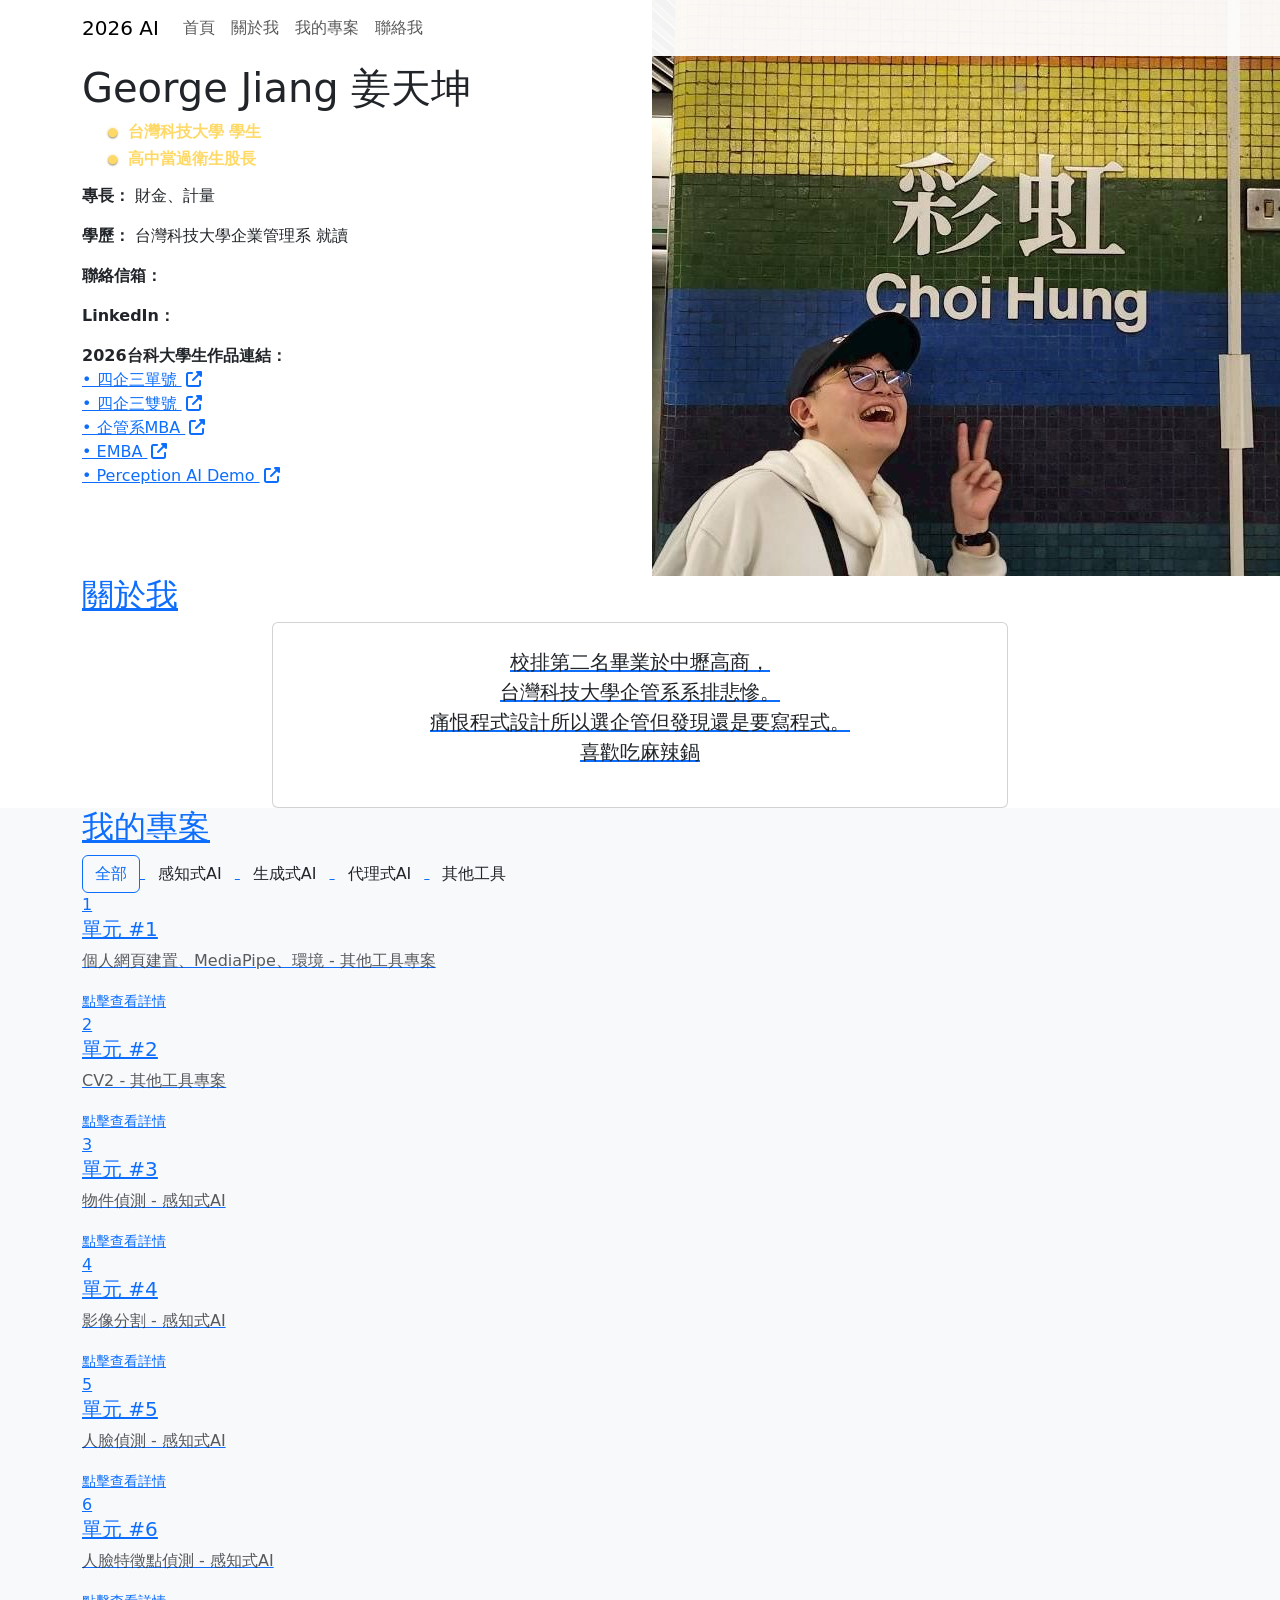
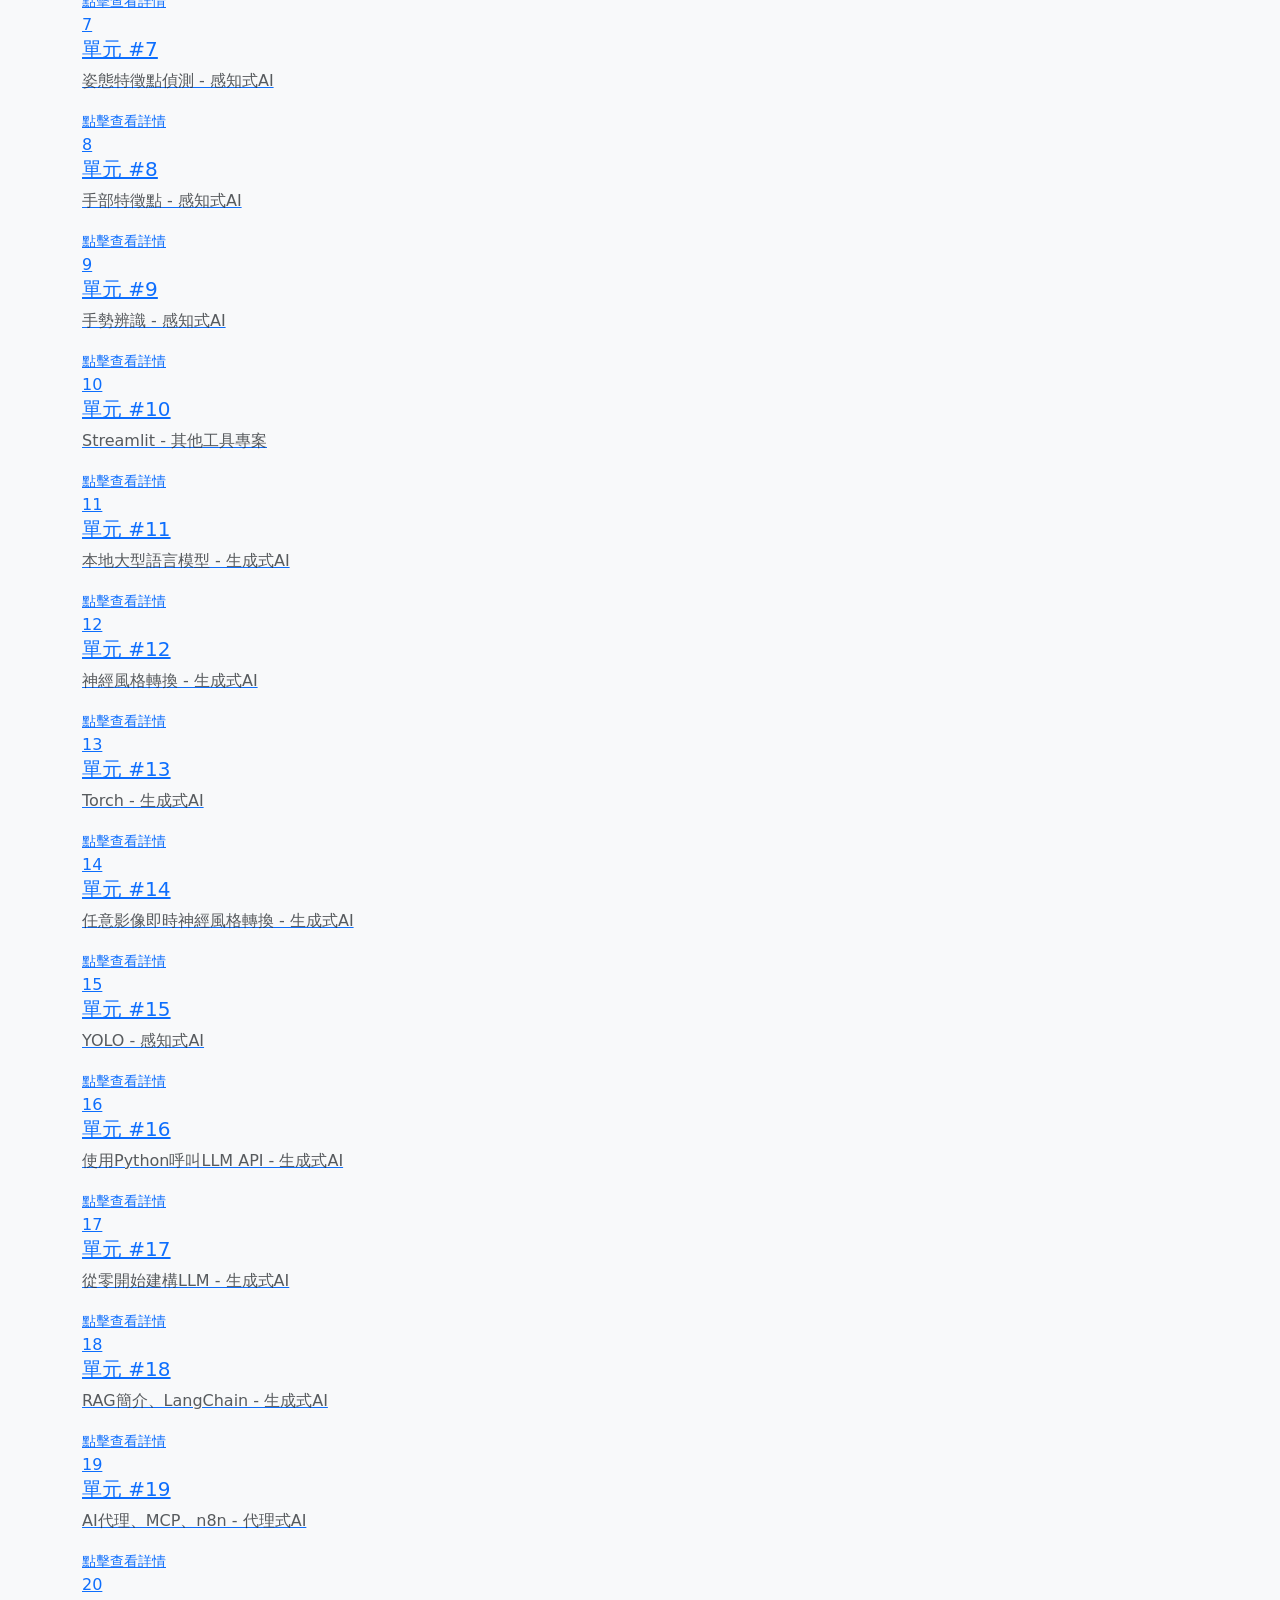
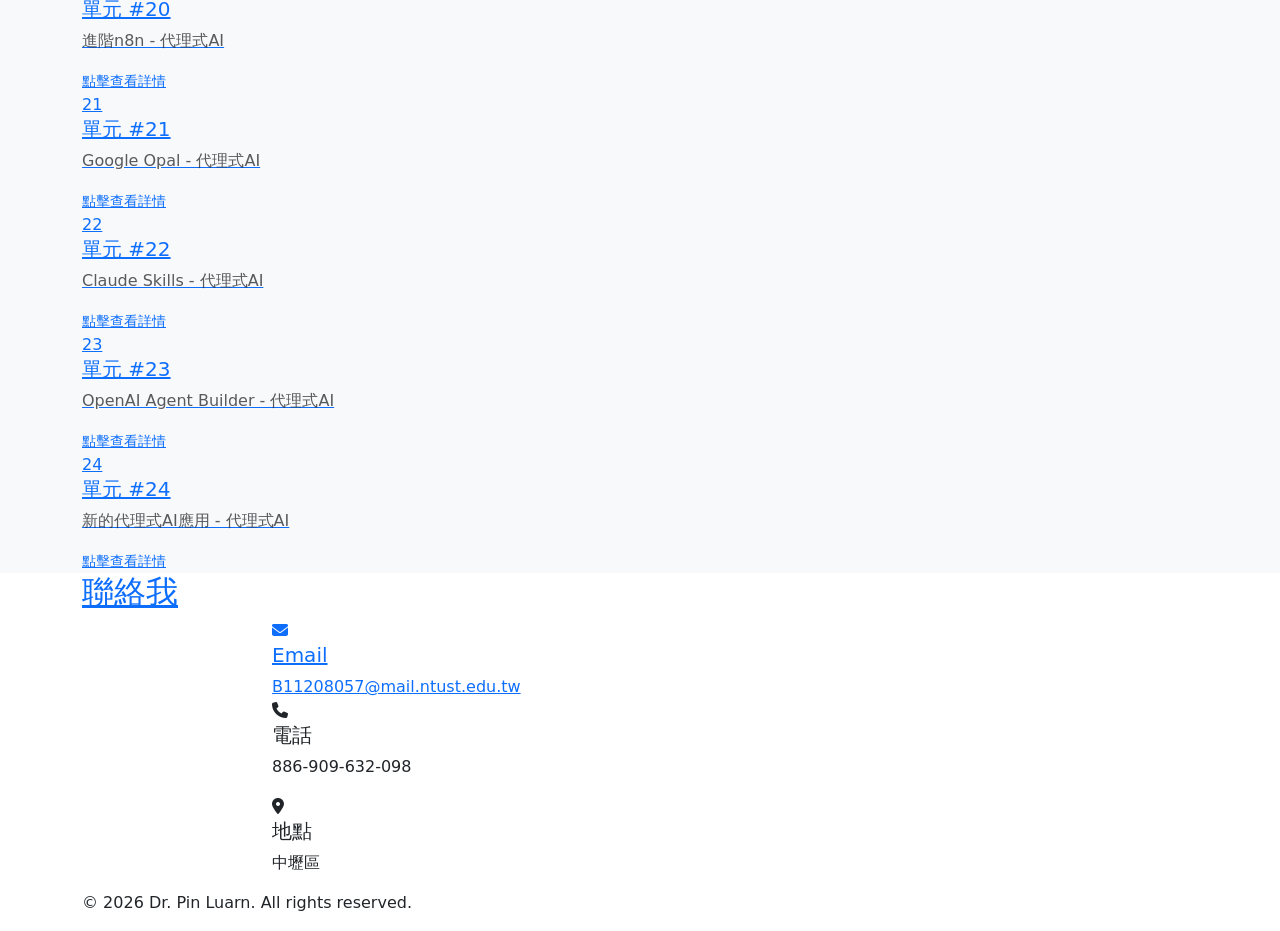
==== index.html @ 33940f0d "Update index.html" ====
<!DOCTYPE html>
<html lang="en">
<head>
    <meta charset="UTF-8">
    <meta name="viewport" content="width=device-width, initial-scale=1.0">
    <title>My 2025 AI Personal Website</title>
    <link href="https://cdnjs.cloudflare.com/ajax/libs/bootstrap/5.3.0/css/bootstrap.min.css" rel="stylesheet">
    <link href="https://cdnjs.cloudflare.com/ajax/libs/font-awesome/6.4.0/css/all.min.css" rel="stylesheet">
    <link rel="stylesheet" href="style2.css">
    <style>
        .titles-container {
            margin-bottom: 0.8rem;
        }
        
        .title-line {
           position: relative;
           padding-left: 1.6rem;
           font-weight: bold;
           color: #ffd966 !important;
           margin-bottom: 0.2rem !important;

           display: flex;
           align-items: center;   /* 關鍵：文字垂直置中 */
        }

        .title-line:before {
             content: "●";          /* 實心圓，比 • 穩定 */
             color: #ffd966;         /* 同步金黃色 */
             font-size: 0.75em;      /* 視覺上更精緻 */
             margin-right: 0.6rem;

             text-shadow:
                 0 1px 2px rgba(0,0,0,0.45),
                 0 0 4px rgba(255,217,102,0.4);
         }
        
        .title-line:last-child {
            margin-bottom: 0 !important;
        }
    </style>
    <link rel="icon" type="image/x-icon" href="/pic/favicon.ico">
</head>

<body>
    <!-- Navigation -->
    <nav class="navbar navbar-expand-lg fixed-top">
        <div class="container">
            <a class="navbar-brand" href="#home">2026 AI</a>

            <button class="navbar-toggler" type="button" data-bs-toggle="collapse" data-bs-target="#navbarNav">
                <span class="navbar-toggler-icon"></span>
            </button>

            <div class="collapse navbar-collapse" id="navbarNav">
                <ul class="navbar-nav me-auto">
                    <li class="nav-item">
                        <a class="nav-link" href="#home">首頁</a>
                    </li>
                    <li class="nav-item">
                        <a class="nav-link" href="#about">關於我</a>
                    </li>
                    <li class="nav-item">
                        <a class="nav-link" href="#projects">我的專案</a>
                    </li>
                    <li class="nav-item">
                        <a class="nav-link" href="#contact">聯絡我</a>
                    </li>
                </ul>
            </div>
        </div>
    </nav>

    <!-- Hero Section -->
    <section id="home" class="hero">
        <div class="container">
            <div class="row align-items-center">
                <div class="col-lg-6 hero-content fade-in">
                    <h1 id="name"></h1>
                    <div class="titles-container">
                        <p class="subtitle title-line" id="title1"></p>
                        <p class="subtitle title-line" id="title2"></p>
                    </div>
                    <div class="mb-3">
                        <strong>專長：</strong>
                        <span id="expertise"></span>
                    </div>
                    <div class="mb-3">
                        <strong>學歷：</strong>
                        <span id="education"></span>
                    </div>
                    <div class="mb-3">
                        <strong>聯絡信箱：</strong>
                        <a href="/cdn-cgi/l/email-protection#a9" class="text-white" id="email"></a>
                    </div>
                    <div class="mb-3">
                        <strong>LinkedIn：</strong>
                        <a href="" target="_blank" class="text-white" id="linkedin">
                            <i class="fab fa-linkedin me-1"></i>
                            <span id="linkedin-text"></span>
                            <i class="fas fa-external-link-alt ms-1"></i>
                        </a>
                    </div>
                    <div class="mb-4 student-links">
                        <strong>2026台科大學生作品連結：</strong>
                        <div class="student-link-item">
                            <a href="https://profluarn.github.io/student_A.html" target="_blank">
                                • 四企三單號
                                <i class="fas fa-external-link-alt ms-1"></i>
                            </a>
                        </div>
                        <div class="student-link-item">
                            <a href="https://profluarn.github.io/student_B.html" target="_blank">
                                • 四企三雙號
                                <i class="fas fa-external-link-alt ms-1"></i>
                            </a>
                        </div>
                        <div class="student-link-item">
                            <a href="https://profluarn.github.io/student_MBA.html" target="_blank">
                                • 企管系MBA
                                <i class="fas fa-external-link-alt ms-1"></i>
                            </a>
                        </div>
                        <div class="student-link-item">
                            <a href="https://profluarn.github.io/student_EMBA.html" target="_blank">
                                • EMBA
                                <i class="fas fa-external-link-alt ms-1"></i>
                            </a>
                        </div>
                        <div class="student-link-item">
                            <a href="perception_demo.html" target="_blank">
                                • Perception AI Demo
                                <i class="fas fa-external-link-alt ms-1"></i>
                            </a>
                        </div>                        
                    </div>
                </div>
                <div class="col-lg-6 text-center fade-in">
                    <a href="https://www.instagram.com/_.tian._4160?igsh=MWF3d280Zm15NXlxZQ%3D%3D&utm_source=qr" target="_blank"><img src="pic/mypic.jpg" alt="mypic" class="profile-img">
                </div>
            </div>
        </div>
    </section>

    <!-- About Section -->
    <section id="about" class="section">
        <div class="container">
            <h2 class="section-title">關於我</h2>
            <div class="row justify-content-center">
                <div class="col-lg-8">
                    <div class="card fade-in">
                        <div class="card-body p-4">
                            <p class="lead text-center" id="about-text">
                            </p>
                        </div>
                    </div>
                </div>
            </div>
        </div>
    </section>

    <!-- Projects Section -->
    <section id="projects" class="section bg-light">
        <div class="container">
            <h2 class="section-title">我的專案</h2>

            <!-- Filter Buttons -->
            <div class="filter-buttons fade-in">
                <button class="btn filter-btn active" onclick="filterProjects('all')">全部</button>
                <button class="btn filter-btn" onclick="filterProjects('perception')">感知式AI</button>
                <button class="btn filter-btn" onclick="filterProjects('generative')">生成式AI</button>
                <button class="btn filter-btn" onclick="filterProjects('agentic')">代理式AI</button>
                <button class="btn filter-btn" onclick="filterProjects('tools')">其他工具</button>
            </div>

            <!-- Projects Grid -->
            <div class="project-grid fade-in" id="projects-grid">
                <!-- Projects will be dynamically generated -->
            </div>
        </div>
    </section>

    <!-- Contact Section -->
    <section id="contact" class="section">
        <div class="container">
            <h2 class="section-title">聯絡我</h2>
            <div class="row justify-content-center">
                <div class="col-lg-8">
                    <div class="contact-info fade-in">
                        <div class="contact-item">
                            <i class="fas fa-envelope"></i>
                            <div>
                                <h5>Email</h5>
                                <a id="contact-email1" href=""></a>
                            </div>
                        </div>
                        <div class="contact-item">
                            <i class="fas fa-phone"></i>
                            <div>
                                <h5>電話</h5>
                                <p id="contact-phone"></p>
                            </div>
                        </div>
                        <div class="contact-item">
                            <i class="fas fa-map-marker-alt"></i>
                            <div>
                                <h5>地點</h5>
                                <p id="contact-location"></p>
                            </div>
                        </div>
                    </div>
                </div>
            </div>
        </div>
    </section>

    <!-- Footer -->
    <footer class="footer">
        <div class="container">
            <p>&copy; 2026 Dr. Pin Luarn. All rights reserved.</p>
        </div>
    </footer>

    <!-- Bootstrap JS -->
    <script data-cfasync="false" src="/cdn-cgi/scripts/5c5dd728/cloudflare-static/email-decode.min.js"></script><script src="https://cdnjs.cloudflare.com/ajax/libs/bootstrap/5.3.0/js/bootstrap.bundle.min.js"></script>

    <script>
        

        // Project data
         const projects = [
            {id: 1, category: 'tools', title: '單元 #1', description: '個人網頁建置、MediaPipe、環境 - 其他工具專案'},
            {id: 2, category: 'tools', title: '單元 #2', description: 'CV2 - 其他工具專案'},
            {id: 3, category: 'perception', title: '單元 #3', description: '物件偵測 - 感知式AI'},
            {id: 4, category: 'perception', title: '單元 #4', description: '影像分割 - 感知式AI'},
            {id: 5, category: 'perception', title: '單元 #5', description: '人臉偵測 - 感知式AI'},
            {id: 6, category: 'perception', title: '單元 #6', description: '人臉特徵點偵測 - 感知式AI'},
            {id: 7, category: 'perception', title: '單元 #7', description: '姿態特徵點偵測 - 感知式AI'},
            {id: 8, category: 'perception', title: '單元 #8', description: '手部特徵點 - 感知式AI'},
            {id: 9, category: 'perception', title: '單元 #9', description: '手勢辨識 - 感知式AI'},
            {id: 10, category: 'tools', title: '單元 #10', description: 'Streamlit - 其他工具專案'},
            {id: 11, category: 'generative', title: '單元 #11', description: '本地大型語言模型 - 生成式AI'},
            {id: 12, category: 'generative', title: '單元 #12', description: '神經風格轉換 - 生成式AI'},
            {id: 13, category: 'generative', title: '單元 #13', description: 'Torch - 生成式AI'},
            {id: 14, category: 'generative', title: '單元 #14', description: '任意影像即時神經風格轉換 - 生成式AI'},
            {id: 15, category: 'perception', title: '單元 #15', description: 'YOLO - 感知式AI'},
            {id: 16, category: 'generative', title: '單元 #16', description: '使用Python呼叫LLM API - 生成式AI'},
            {id: 17, category: 'generative', title: '單元 #17', description: '從零開始建構LLM - 生成式AI'},
            {id: 18, category: 'generative', title: '單元 #18', description: 'RAG簡介、LangChain - 生成式AI'},
            {id: 19, category: 'agentic', title: '單元 #19', description: 'AI代理、MCP、n8n - 代理式AI'},
            {id: 20, category: 'agentic', title: '單元 #20', description: '進階n8n - 代理式AI'},
            {id: 21, category: 'agentic', title: '單元 #21', description: 'Google Opal - 代理式AI'},
            {id: 22, category: 'agentic', title: '單元 #22', description: 'Claude Skills - 代理式AI'},
            {id: 23, category: 'agentic', title: '單元 #23', description: 'OpenAI Agent Builder - 代理式AI'},
            {id: 24, category: 'agentic', title: '單元 #24', description: '新的代理式AI應用 - 代理式AI'}
        ];

        // Initialize page
        document.addEventListener('DOMContentLoaded', function() {
            loadProfileData();
            renderProjects('all');
            initScrollAnimations();
            initSmoothScrolling();
        });

        // Load profile data
        function loadProfileData() {
            // Update home section
            document.getElementById('name').textContent = profileData.name;
            document.getElementById('title1').textContent = profileData.title1;
            document.getElementById('title2').textContent = profileData.title2;
            document.getElementById('expertise').textContent = profileData.expertise;
            document.getElementById('education').textContent = profileData.education;
            document.getElementById('email').textContent = profileData.email;
            document.getElementById('email').href = `mailto:${profileData.email}`;
            document.getElementById('linkedin').href = profileData.linkedin;
            document.getElementById('linkedin-text').textContent = profileData.linkedin;
            const aboutText = [profileData.about1, profileData.about2, profileData.about3, profileData.about4]
                .filter(text => text && text.trim()) // Remove empty parts
                .join(' ');
            document.getElementById('about-text').innerHTML = aboutText;
            document.getElementById('contact-email1').textContent = profileData.email;
            document.getElementById('contact-email1').href = `mailto:${profileData.email}`;
            document.getElementById('contact-phone').textContent = profileData.phone;
            document.getElementById('contact-location').innerHTML = profileData.location;
        }

        // Filter and render projects
        function filterProjects(category) {
            // Update active button
            document.querySelectorAll('.filter-btn').forEach(btn => btn.classList.remove('active'));
            event.target.classList.add('active');

            renderProjects(category);
        }

        function renderProjects(category) {
            const grid = document.getElementById('projects-grid');
            const filteredProjects = category === 'all' ? projects : projects.filter(p => p.category === category);

            grid.innerHTML = filteredProjects.map(project => {
                return `
                    <div class="project-card" data-category="${project.category}" onclick="openProject(${project.id})">
                        <div class="project-number">${project.id}</div>
                        <h5>${project.title}</h5>
                        <p class="text-muted">${project.description}</p>
                        <small class="text-primary">點擊查看詳情</small>
                    </div>
                `;
            }).join('');
        }

        // Open project details
        function openProject(id) {
            // Navigate to unit.html with unit ID as parameter
            window.open(`unit.html?unit=${id}`, '_blank');
        }

        // Scroll animations
        function initScrollAnimations() {
            const observerOptions = {
                threshold: 0.1,
                rootMargin: '0px 0px -50px 0px'
            };

            const observer = new IntersectionObserver((entries) => {
                entries.forEach(entry => {
                    if (entry.isIntersecting) {
                        entry.target.classList.add('visible');
                    }
                });
            }, observerOptions);

            document.querySelectorAll('.fade-in').forEach(el => {
                observer.observe(el);
            });
        }

        // Smooth scrolling for navigation links
        function initSmoothScrolling() {
            document.querySelectorAll('a[href^="#"]').forEach(anchor => {
                anchor.addEventListener('click', function (e) {
                    e.preventDefault();
                    const target = document.querySelector(this.getAttribute('href'));
                    if (target) {
                        const headerOffset = 70;
                        const elementPosition = target.getBoundingClientRect().top;
                        const offsetPosition = elementPosition + window.pageYOffset - headerOffset;

                        window.scrollTo({
                            top: offsetPosition,
                            behavior: 'smooth'
                        });
                    }
                });
            });
        }

        // Navbar background on scroll
        window.addEventListener('scroll', function() {
            const navbar = document.querySelector('.navbar');
            if (window.scrollY > 50) {
                navbar.style.background = 'rgba(255,255,255,0.98)';
            } else {
                navbar.style.background = 'rgba(255,255,255,0.95)';
            }
        });
// ====== User Profile Data Section - Please modify the content below ======
        const profileData = {
            name: "George Jiang 姜天坤",
            title1: "台灣科技大學 學生",
            title2: "高中當過衛生股長",
            expertise: "財金、計量",
            education: "台灣科技大學企業管理系 就讀",
            email: "B11208057@mail.ntust.edu.tw",
            linkedin: "",
            about1: "校排第二名畢業於中壢高商，<br>",
            about2: "台灣科技大學企管系系排悲慘。<br>",
            about3: "痛恨程式設計所以選企管但發現還是要寫程式。<br>",
            about4: "喜歡吃麻辣鍋", 
            phone: "886-909-632-098",
            location: "中壢區"
        };
    </script>
</body>
</html>
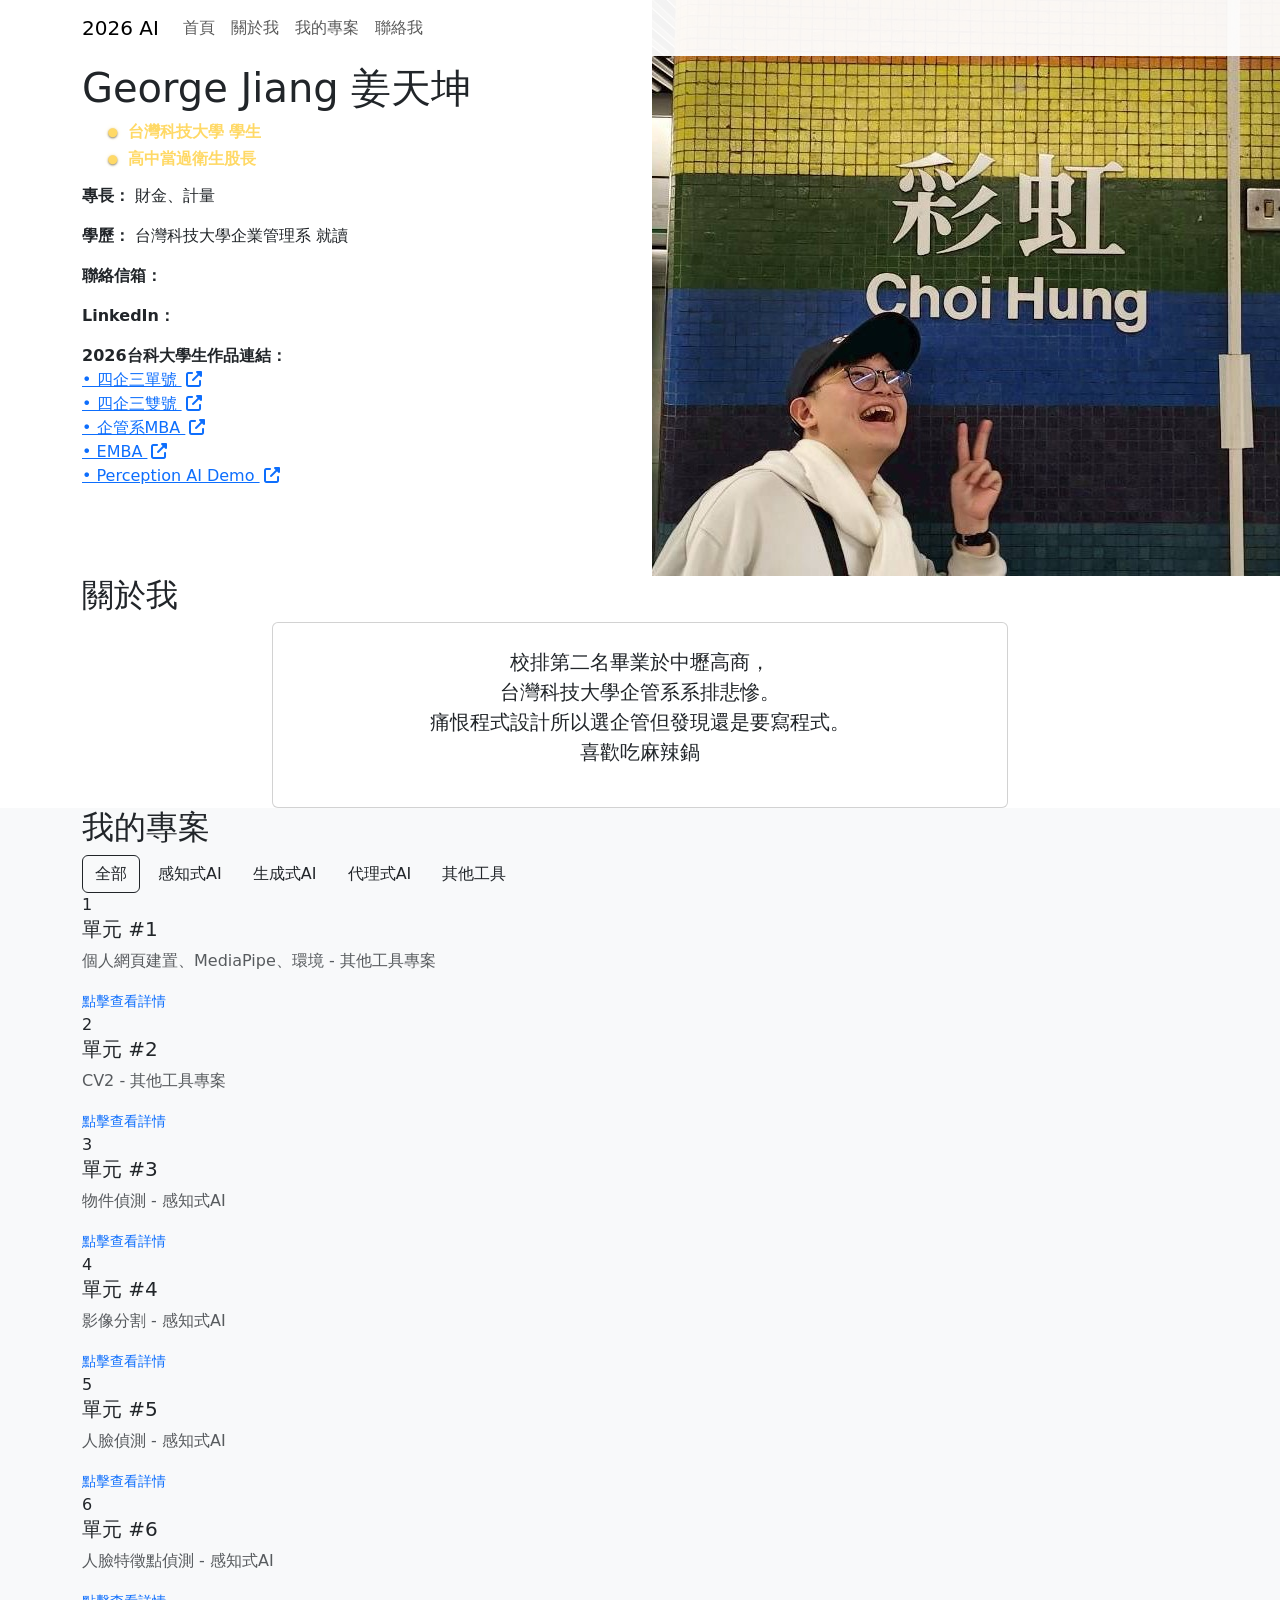
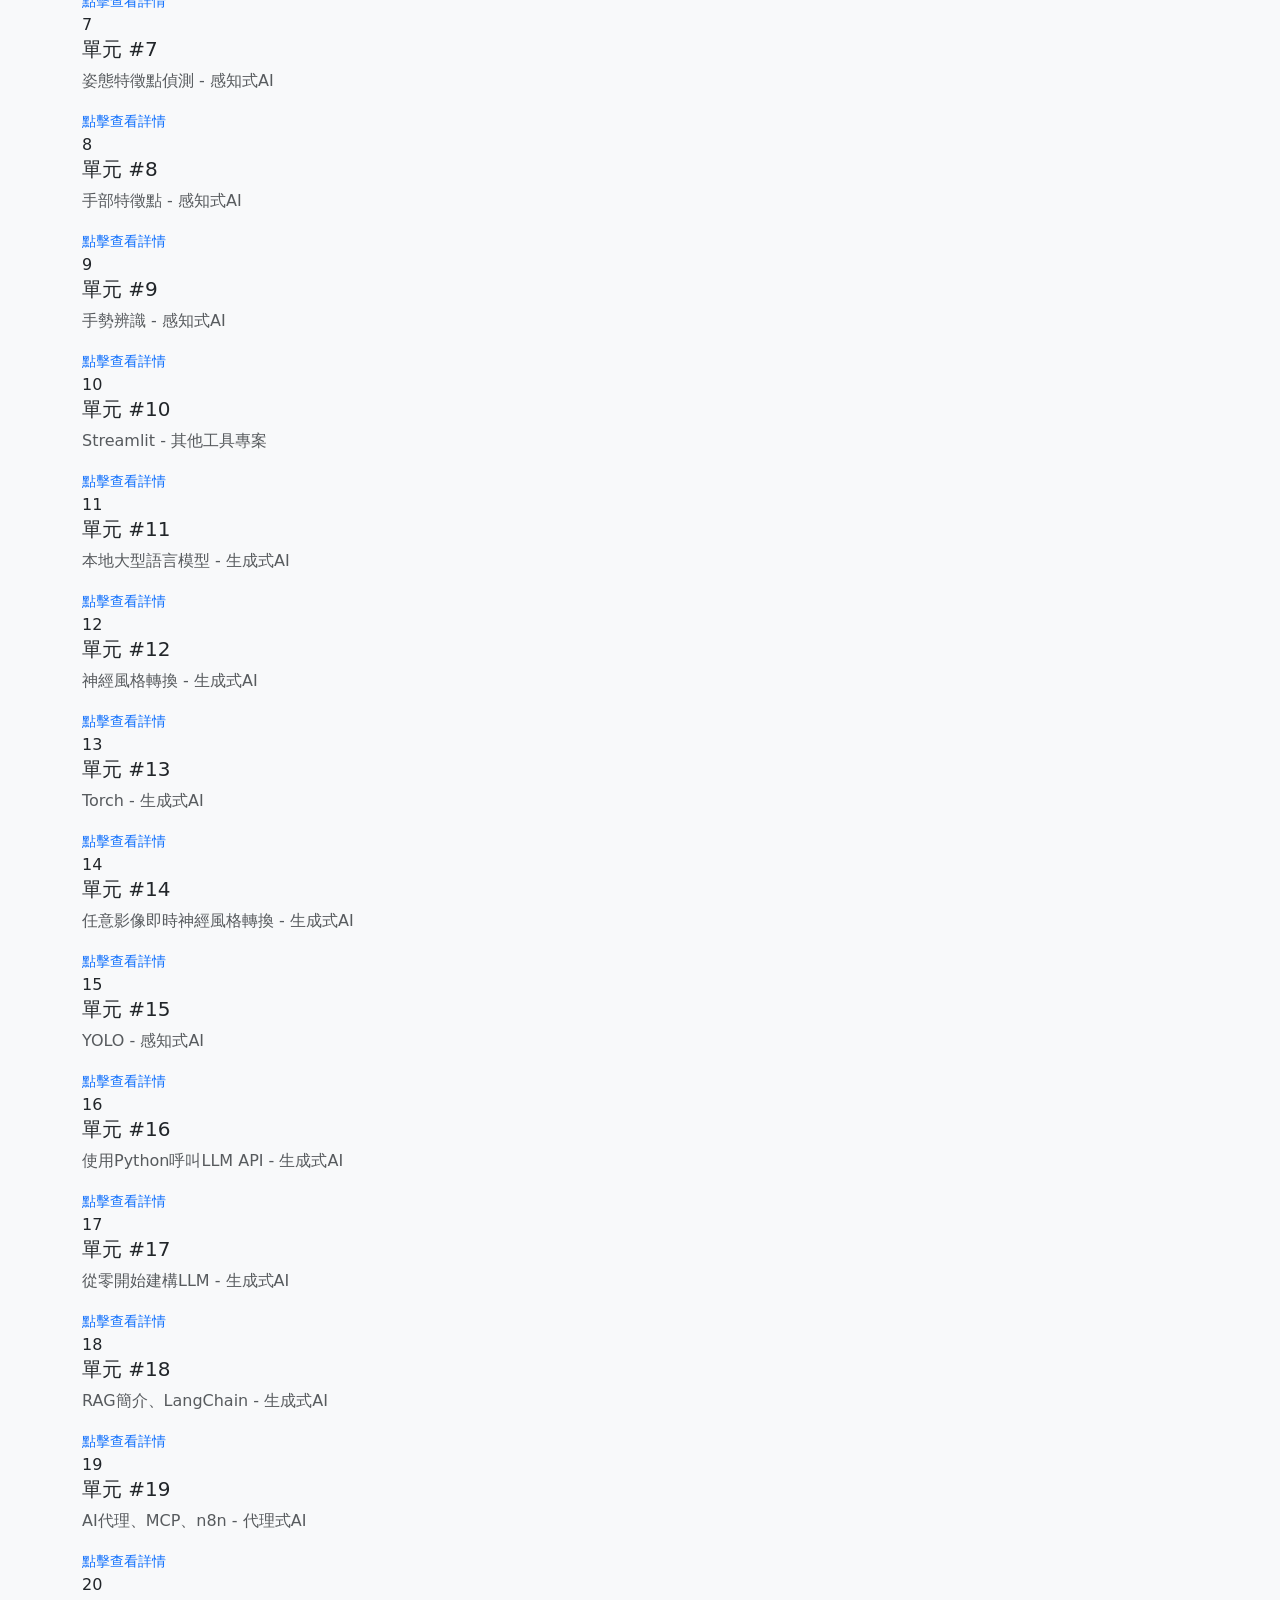
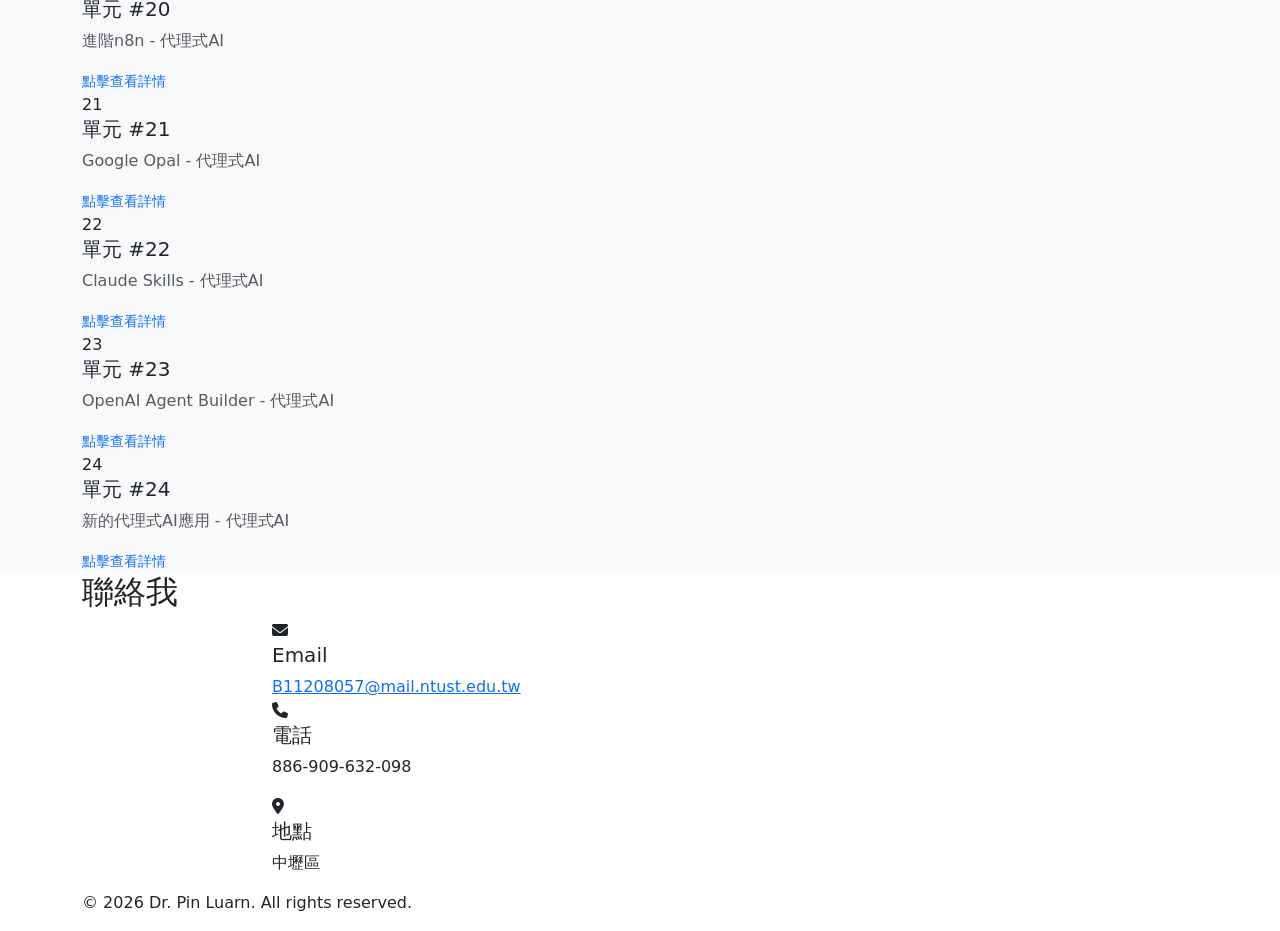
==== commit af99df39: "Update index.html" ====
--- a/index.html
+++ b/index.html
@@ -36,6 +36,20 @@
         
         .title-line:last-child {
             margin-bottom: 0 !important;
+        }
+        .overlay {
+            position: absolute;
+            top: 0;
+            left: 0;
+            width: 100%;
+            height: 100%;
+            background: rgba(0,0,0,0.5);
+            color: white;
+            display: flex;
+            justify-content: center;
+            align-items: center;
+            opacity: 0;
+            transition: 0.3s;
         }
     </style>
     <link rel="icon" type="image/x-icon" href="/pic/favicon.ico">
@@ -136,6 +150,10 @@
                 </div>
                 <div class="col-lg-6 text-center fade-in">
                     <a href="https://www.instagram.com/_.tian._4160?igsh=MWF3d280Zm15NXlxZQ%3D%3D&utm_source=qr" target="_blank"><img src="pic/mypic.jpg" alt="mypic" class="profile-img">
+                        <div class="overlay">
+                          <span>點我前往 IG</span>
+                        </div> 
+                    </a>
                 </div>
             </div>
         </div>
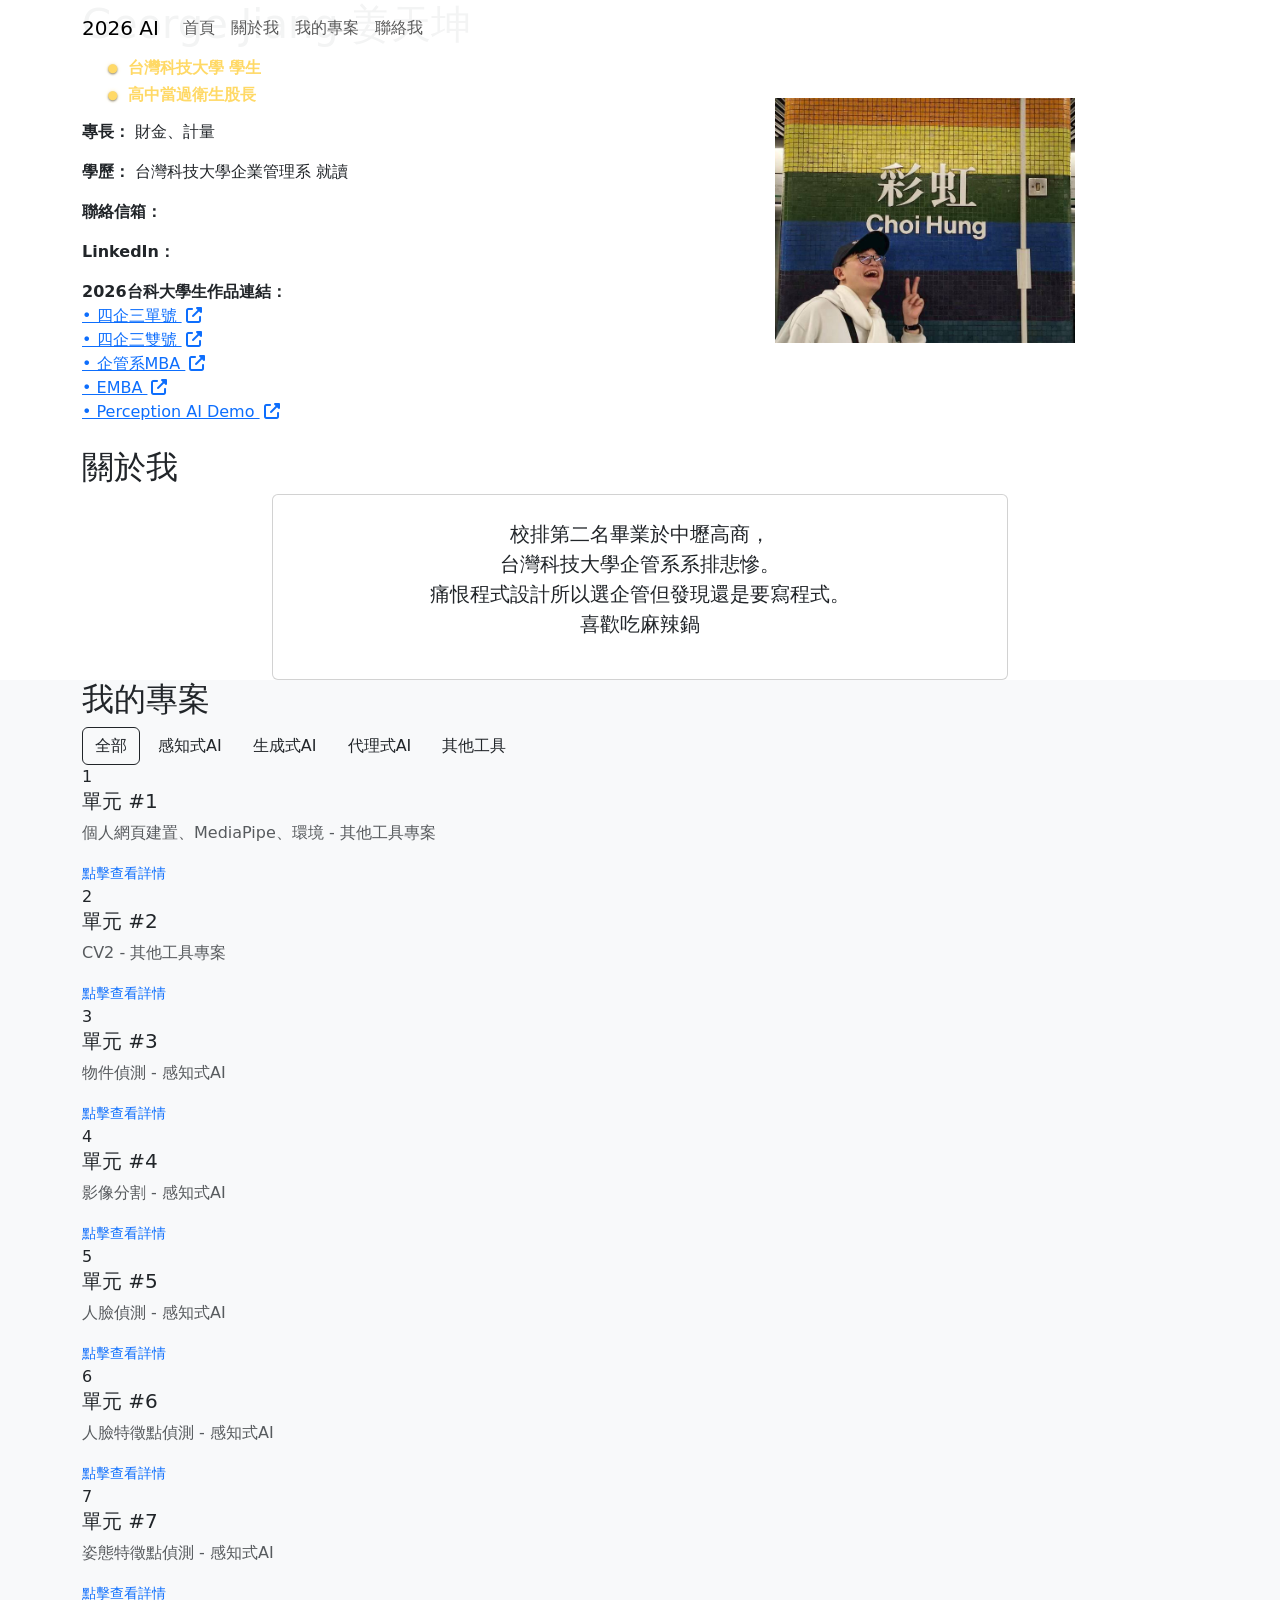
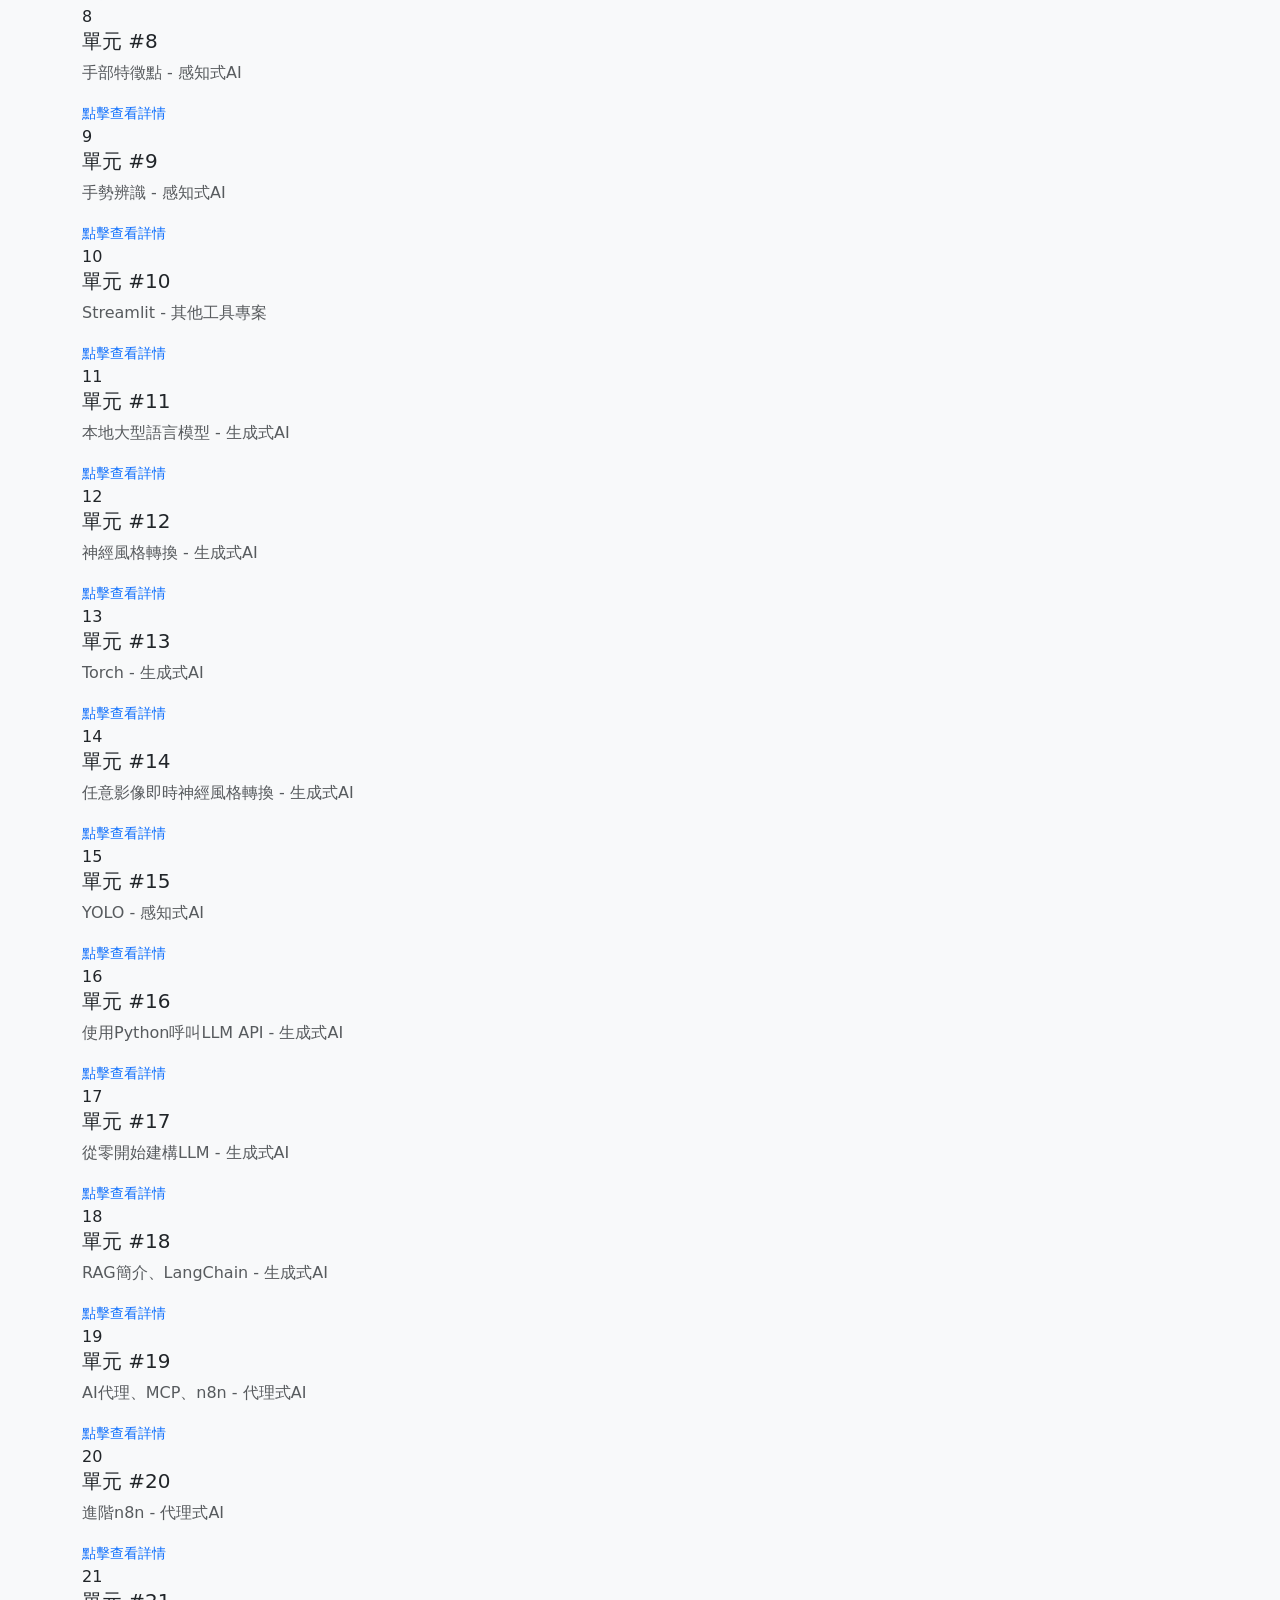
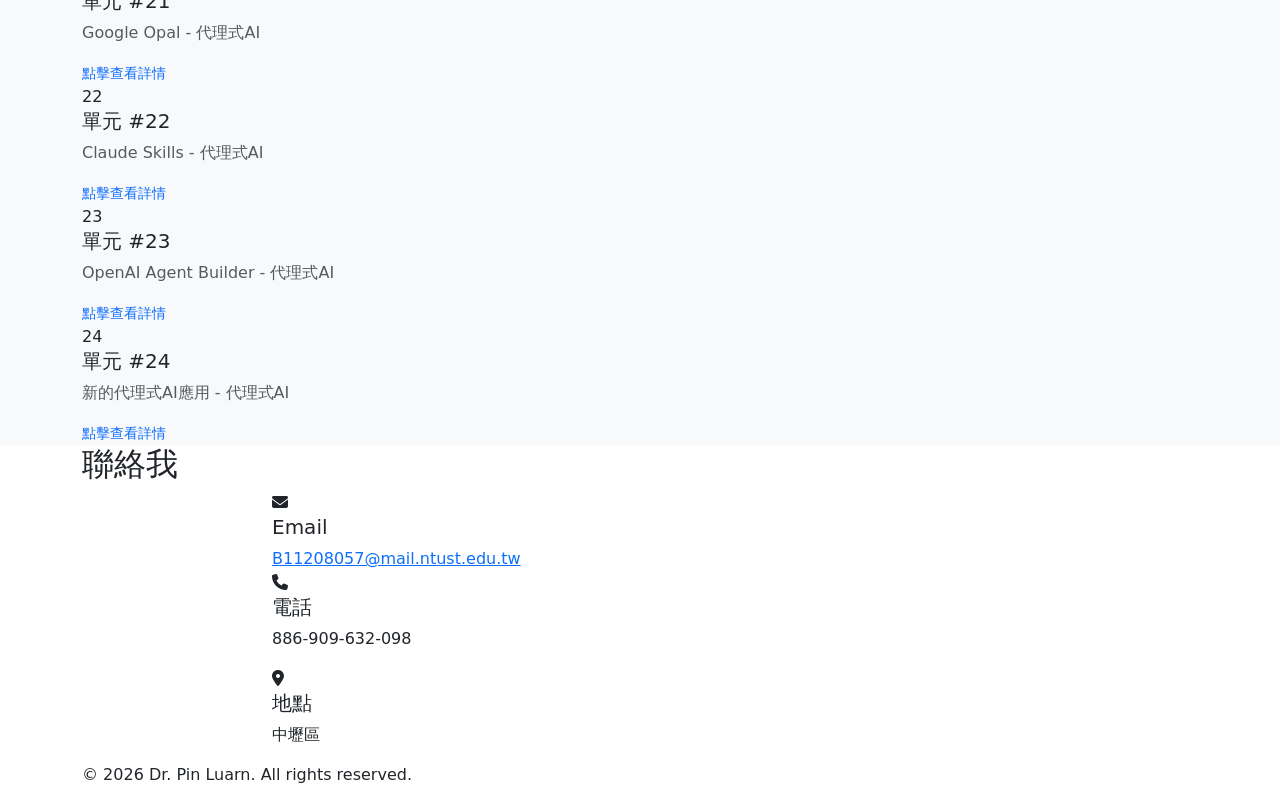
==== commit 60332fb2: "Update index.html" ====
--- a/index.html
+++ b/index.html
@@ -37,22 +37,37 @@
         .title-line:last-child {
             margin-bottom: 0 !important;
         }
+        .image-container {
+          position: relative;
+          display: inline-block;
+        }
+        
+        .profile-img {
+          width: 100%;
+          max-width: 300px; /* 可調整 */
+          display: block;
+        }
+        
         .overlay {
-            position: absolute;
-            top: 0;
-            left: 0;
-            width: 100%;
-            height: 100%;
-            background: rgba(0,0,0,0.5);
-            color: white;
-            display: flex;
-            justify-content: center;
-            align-items: center;
-            opacity: 0;
-            transition: 0.3s;
-        }
-    </style>
-    <link rel="icon" type="image/x-icon" href="/pic/favicon.ico">
+          position: absolute;
+          top: 0;
+          left: 0;
+          width: 100%;
+          height: 100%;
+          background: rgba(0, 0, 0, 0.5);
+          color: white;
+          display: flex;
+          justify-content: center;
+          align-items: center;
+          opacity: 0;
+          transition: 0.3s ease;
+        }
+        
+        .image-container:hover .overlay {
+          opacity: 1;
+        }
+            </style>
+            <link rel="icon" type="image/x-icon" href="/pic/favicon.ico">
 </head>
 
 <body>
@@ -149,7 +164,7 @@
                     </div>
                 </div>
                 <div class="col-lg-6 text-center fade-in">
-                    <a href="https://www.instagram.com/_.tian._4160?igsh=MWF3d280Zm15NXlxZQ%3D%3D&utm_source=qr" target="_blank"><img src="pic/mypic.jpg" alt="mypic" class="profile-img">
+                    <a href="https://www.instagram.com/_.tian._4160?igsh=MWF3d280Zm15NXlxZQ%3D%3D&utm_source=qr" target="_blank" class="image-container"><img src="pic/mypic.jpg" alt="mypic" class="profile-img">
                         <div class="overlay">
                           <span>點我前往 IG</span>
                         </div> 
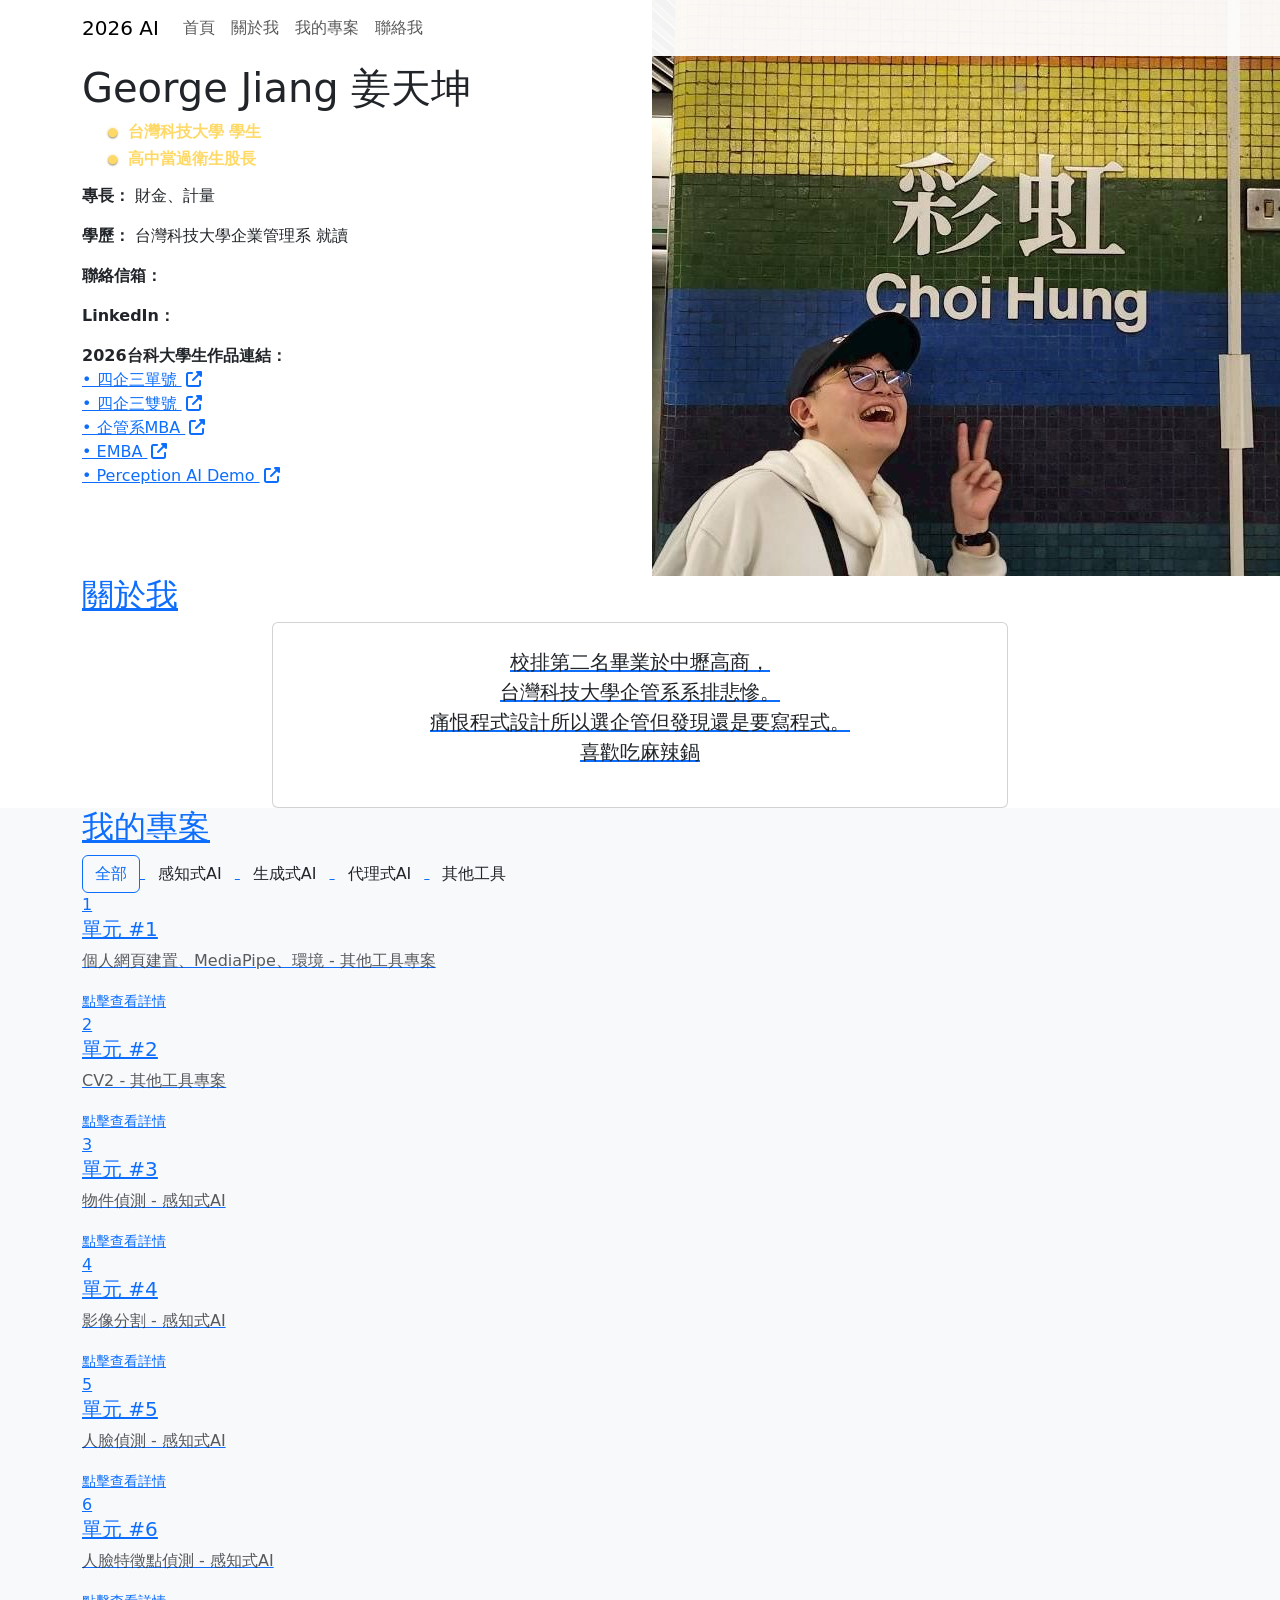
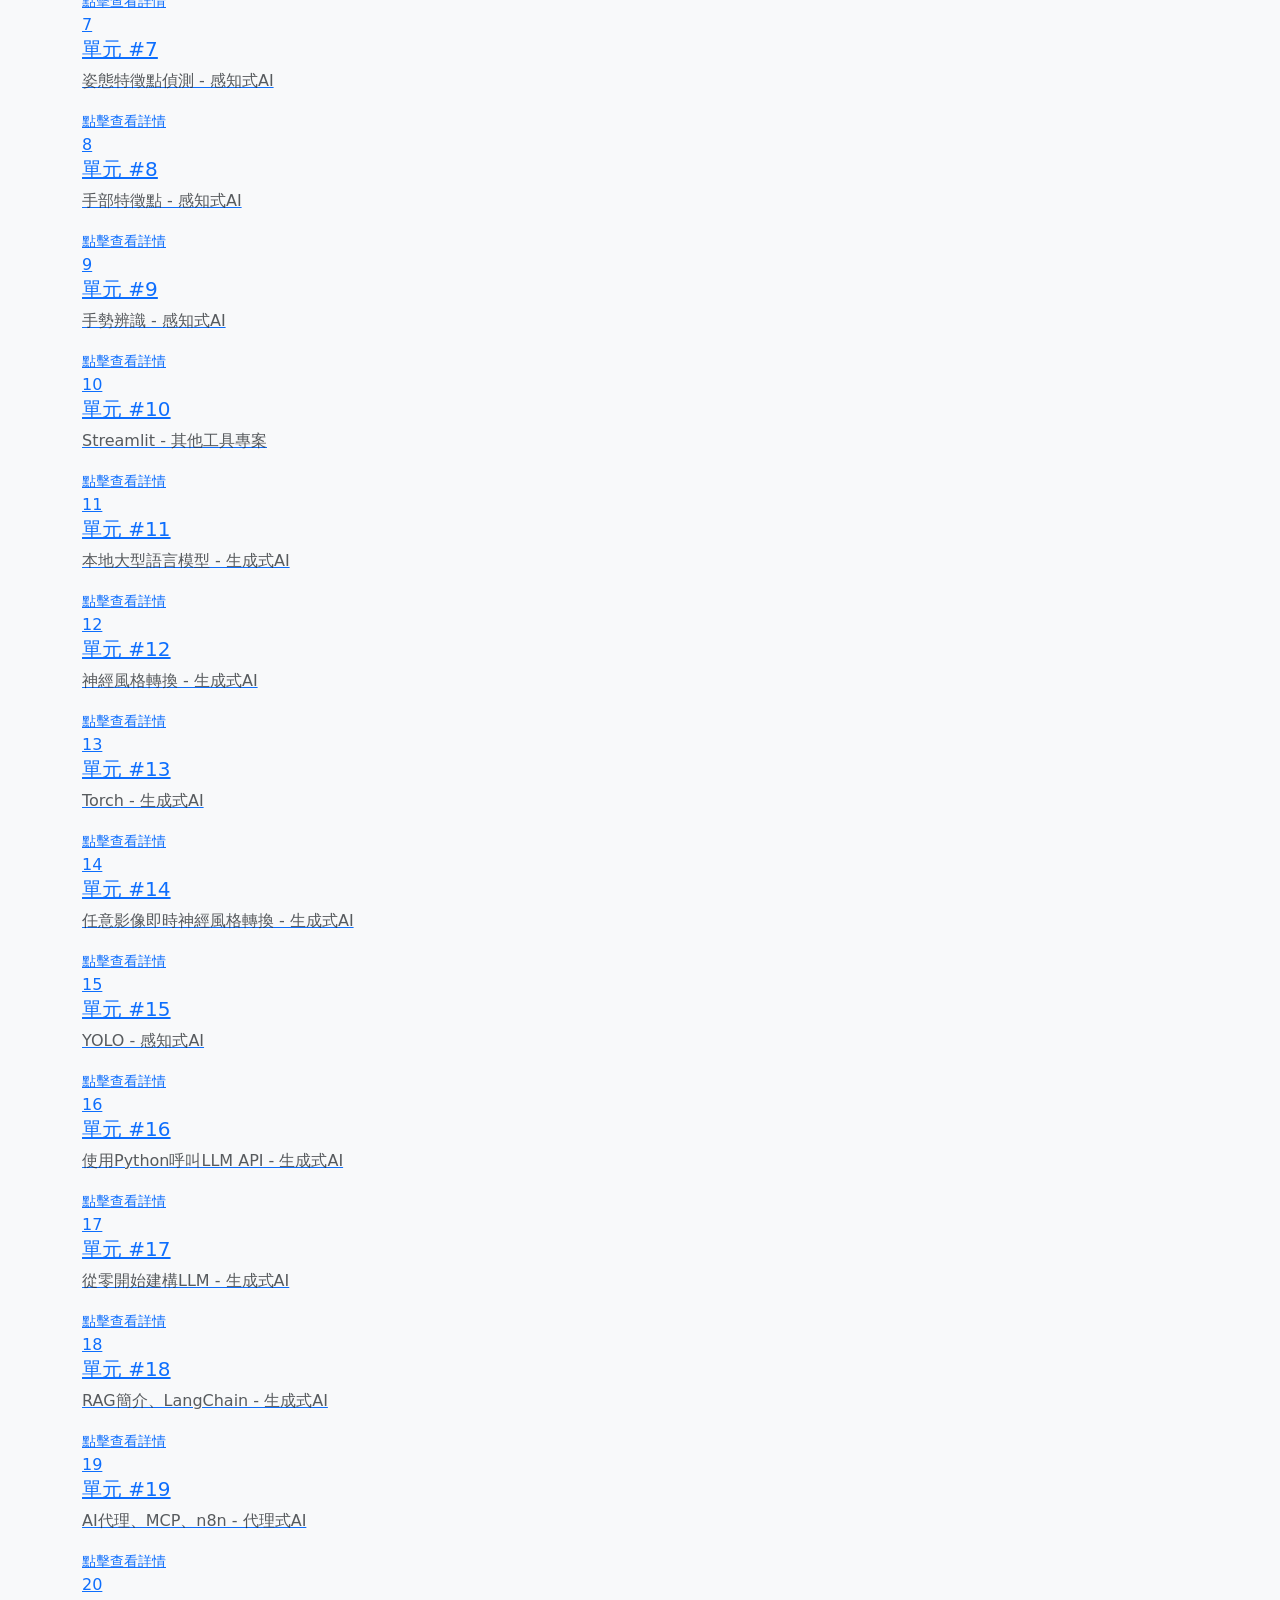
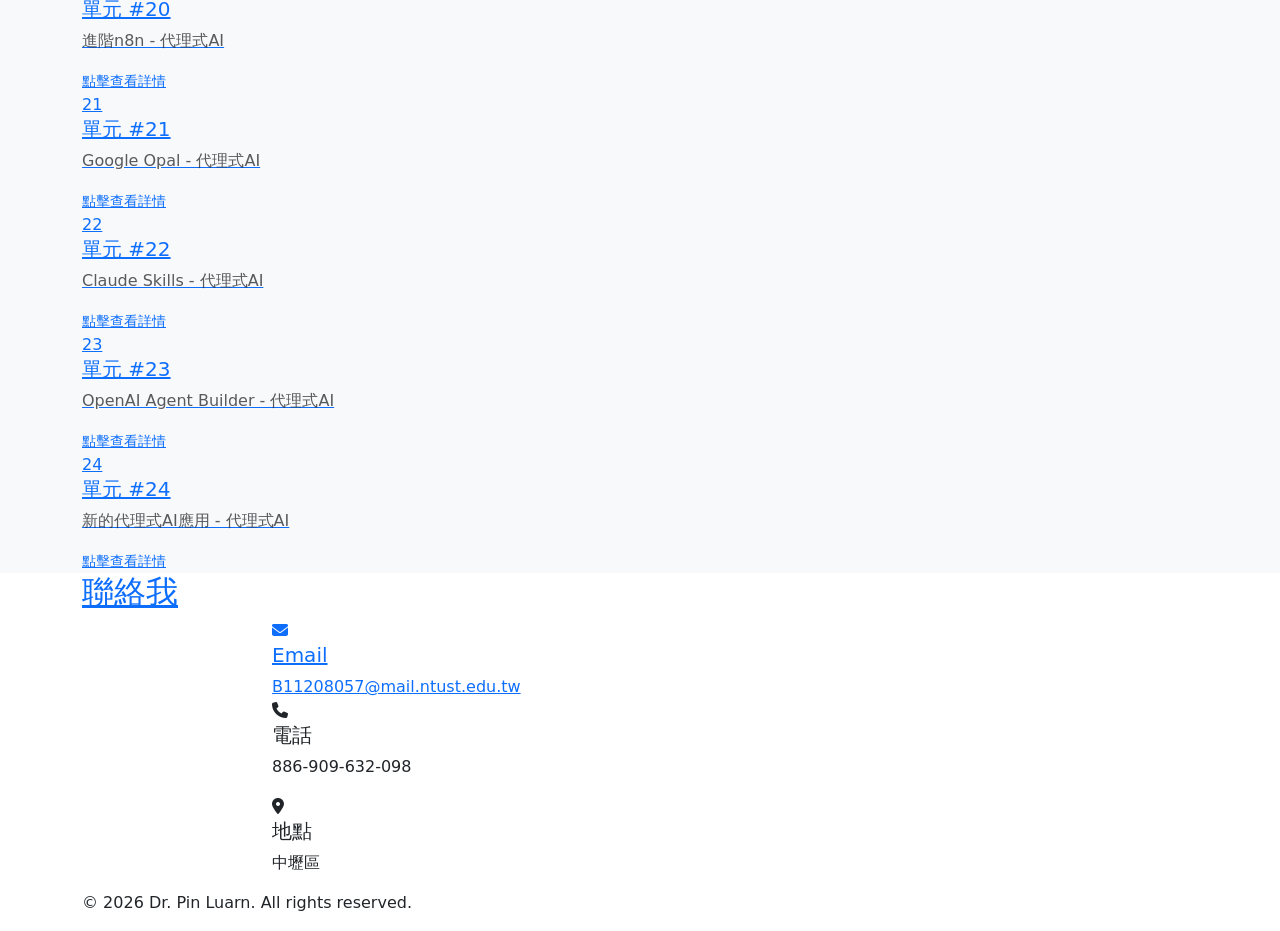
==== commit db51e327: "Update index.html" ====
--- a/index.html
+++ b/index.html
@@ -36,35 +36,6 @@
         
         .title-line:last-child {
             margin-bottom: 0 !important;
-        }
-        .image-container {
-          position: relative;
-          display: inline-block;
-        }
-        
-        .profile-img {
-          width: 100%;
-          max-width: 300px; /* 可調整 */
-          display: block;
-        }
-        
-        .overlay {
-          position: absolute;
-          top: 0;
-          left: 0;
-          width: 100%;
-          height: 100%;
-          background: rgba(0, 0, 0, 0.5);
-          color: white;
-          display: flex;
-          justify-content: center;
-          align-items: center;
-          opacity: 0;
-          transition: 0.3s ease;
-        }
-        
-        .image-container:hover .overlay {
-          opacity: 1;
         }
             </style>
             <link rel="icon" type="image/x-icon" href="/pic/favicon.ico">
@@ -164,11 +135,7 @@
                     </div>
                 </div>
                 <div class="col-lg-6 text-center fade-in">
-                    <a href="https://www.instagram.com/_.tian._4160?igsh=MWF3d280Zm15NXlxZQ%3D%3D&utm_source=qr" target="_blank" class="image-container"><img src="pic/mypic.jpg" alt="mypic" class="profile-img">
-                        <div class="overlay">
-                          <span>點我前往 IG</span>
-                        </div> 
-                    </a>
+                    <a href="https://www.instagram.com/_.tian._4160?igsh=MWF3d280Zm15NXlxZQ%3D%3D&utm_source=qr" target="_blank"><img src="pic/mypic.jpg" alt="mypic" class="profile-img">
                 </div>
             </div>
         </div>
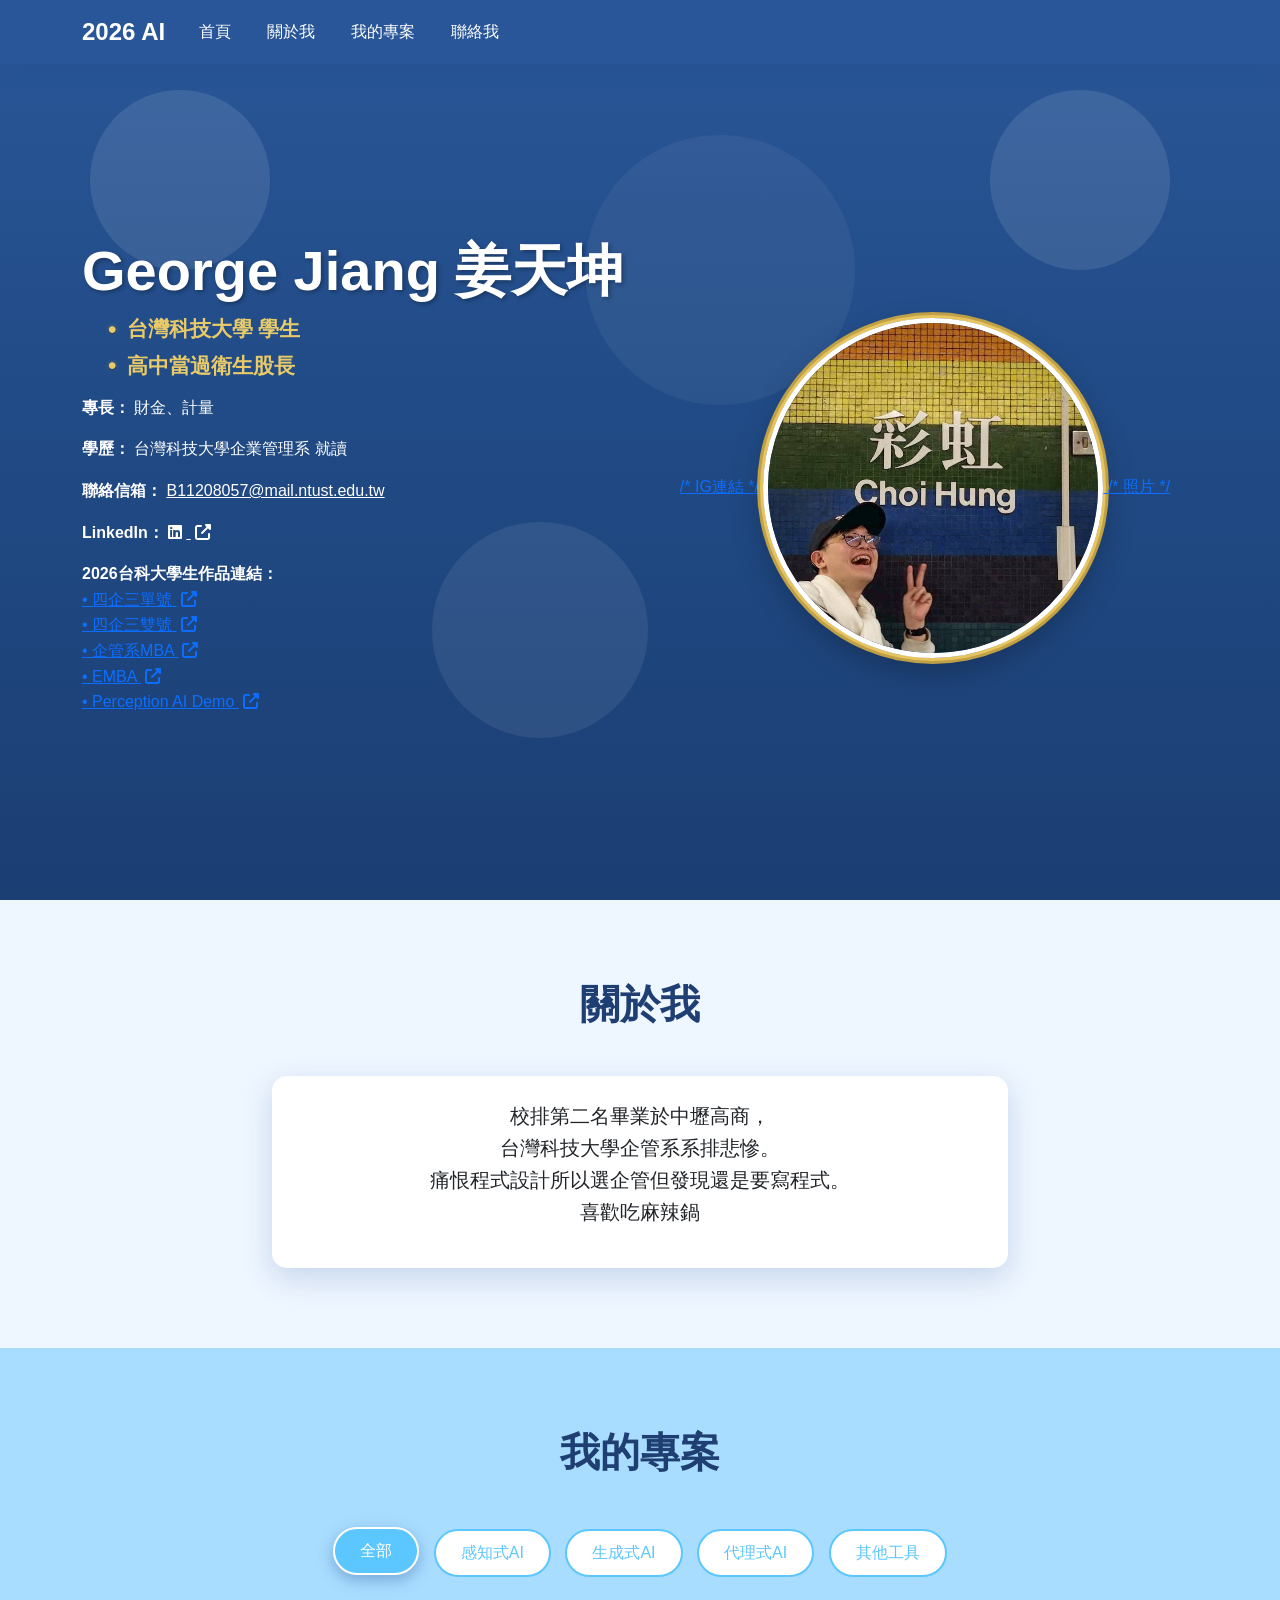
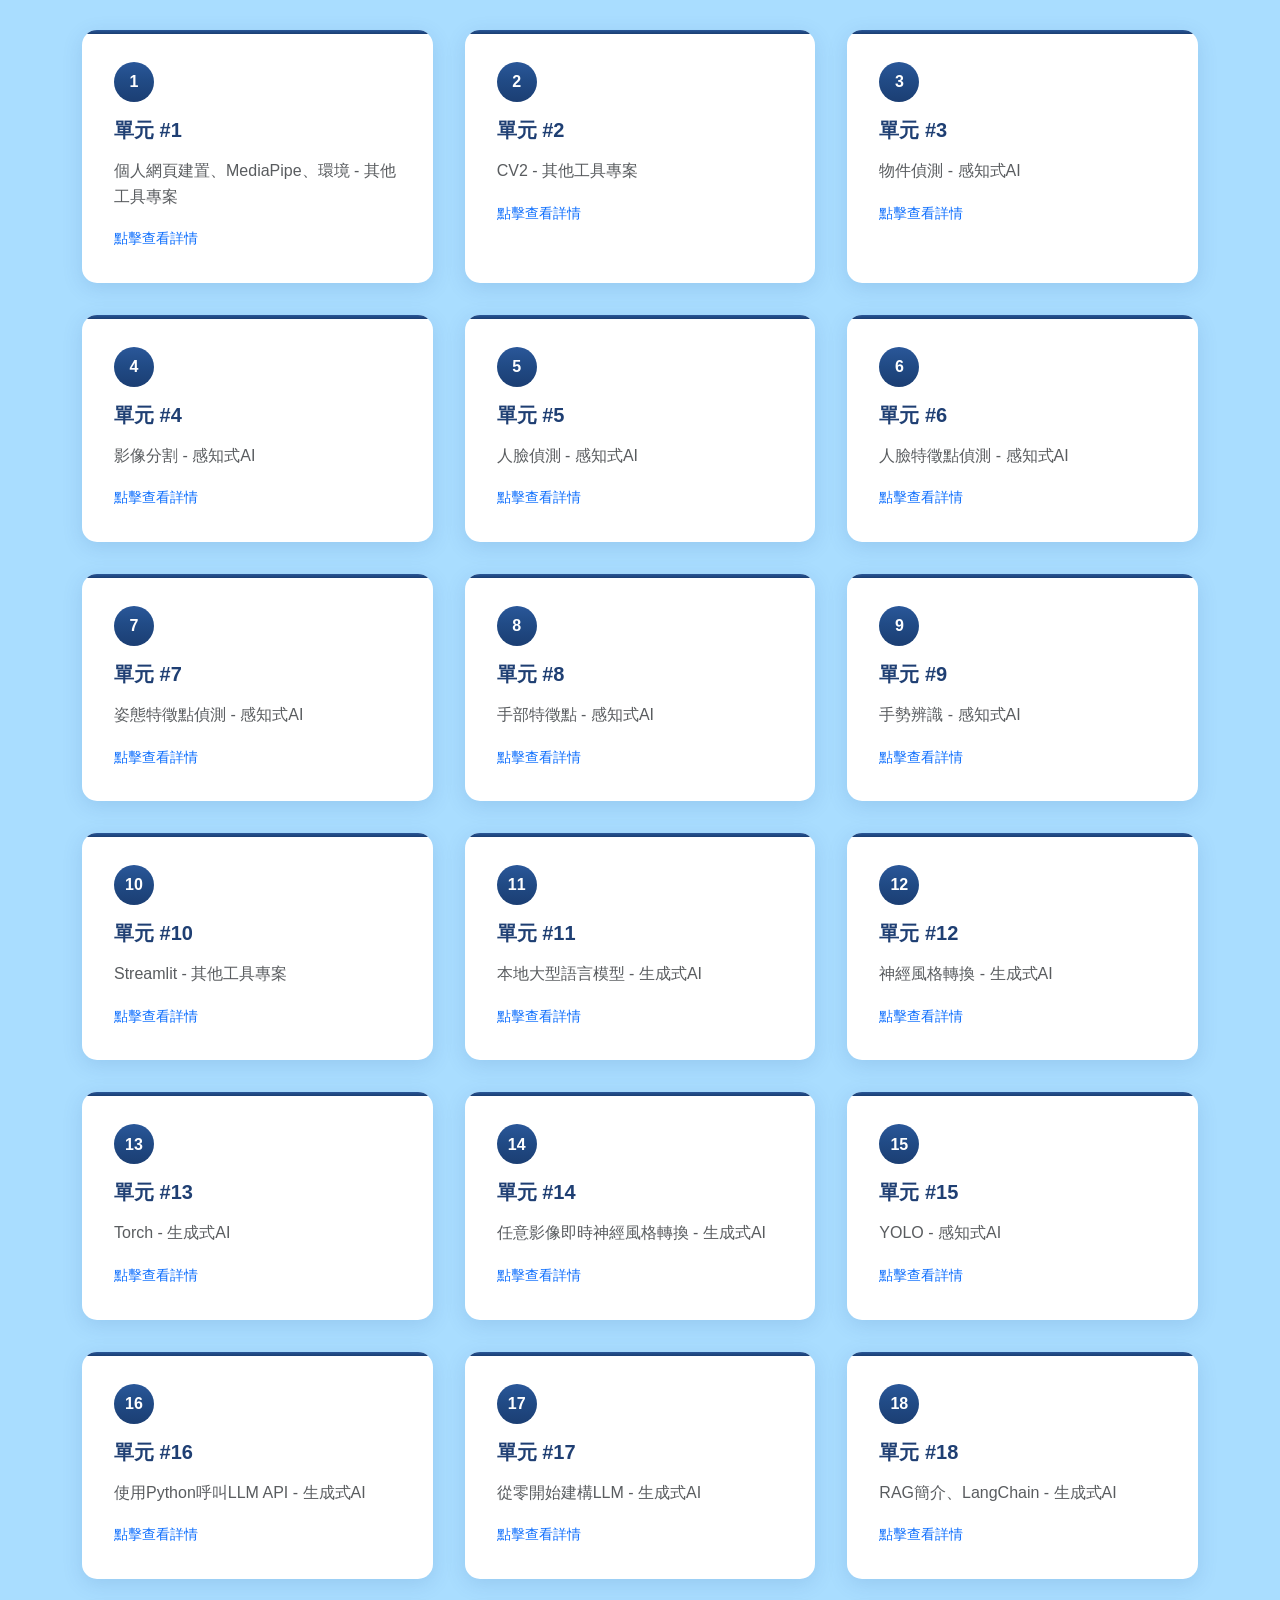
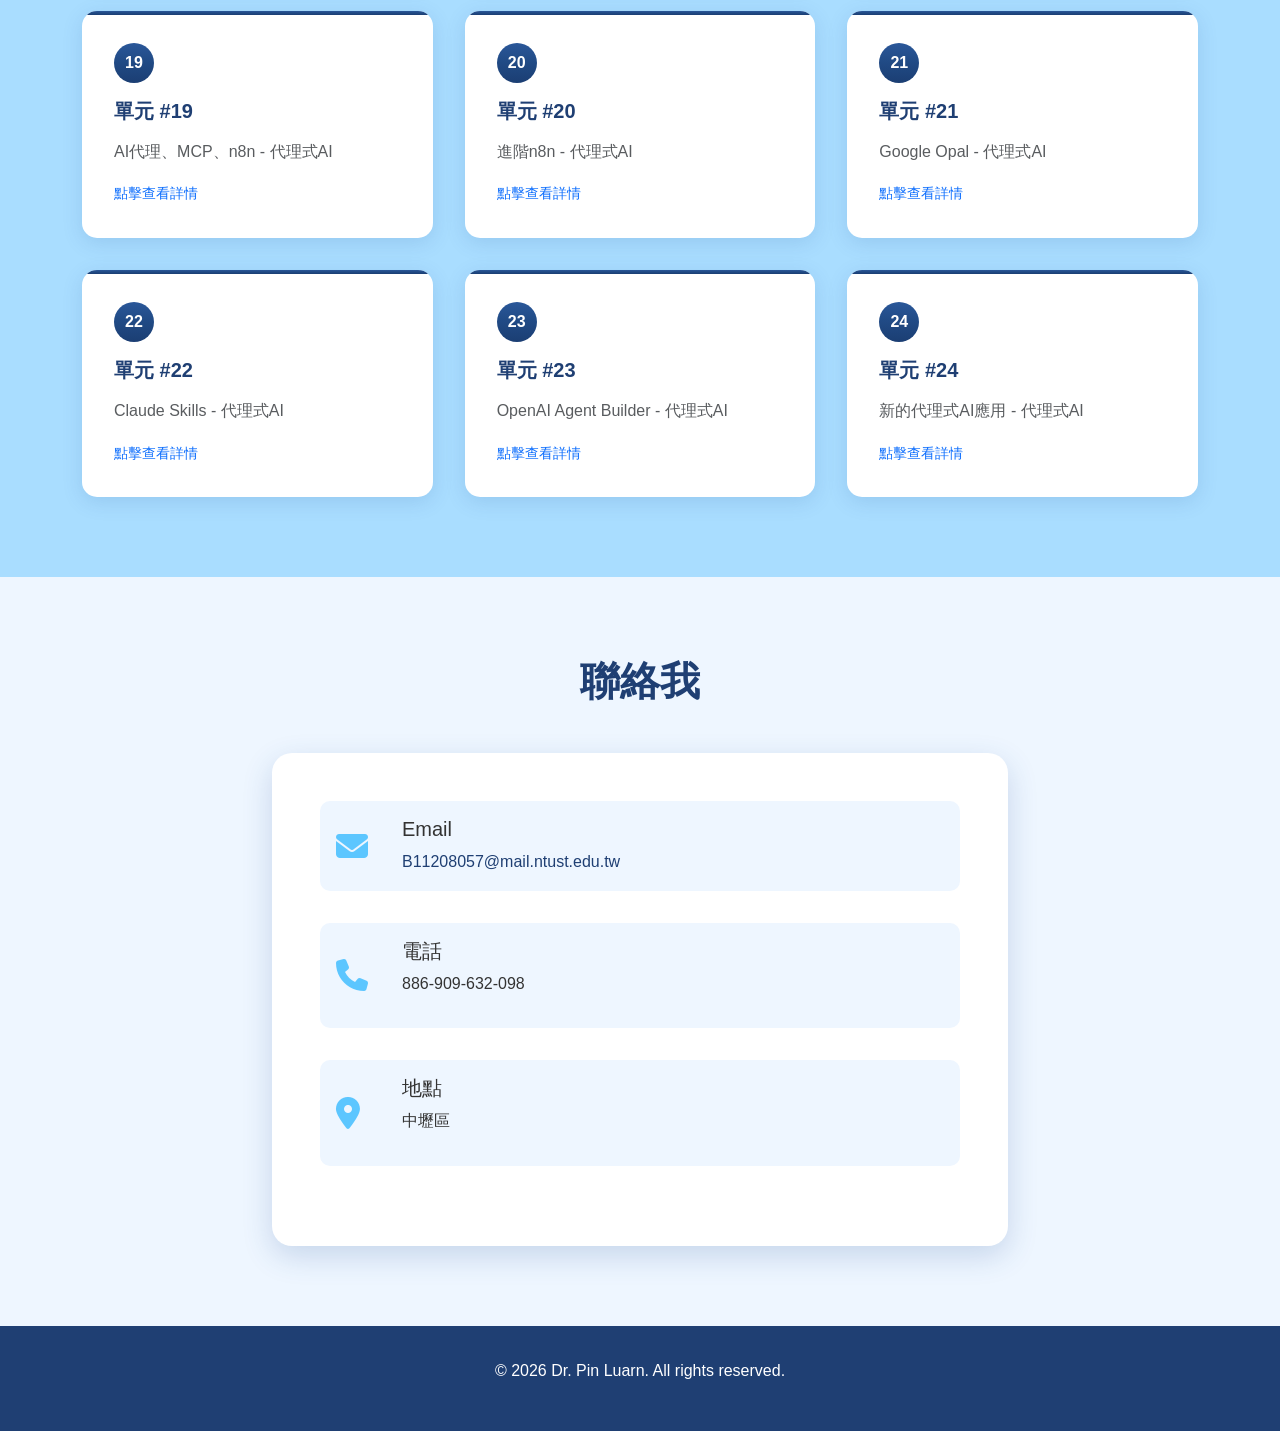
==== commit 553a3f69: "Update index.html" ====
--- a/index.html
+++ b/index.html
@@ -135,7 +135,12 @@
                     </div>
                 </div>
                 <div class="col-lg-6 text-center fade-in">
-                    <a href="https://www.instagram.com/_.tian._4160?igsh=MWF3d280Zm15NXlxZQ%3D%3D&utm_source=qr" target="_blank"><img src="pic/mypic.jpg" alt="mypic" class="profile-img">
+                    <a href="https://www.instagram.com/_.tian._4160?igsh=MWF3d280Zm15NXlxZQ%3D%3D&utm_source=qr" target="_blank" class="profile-wrapper"> /* IG連結 */
+                        <img src="pic/mypic.jpg" alt="mypic" class="profile-img">  /* 照片 */ 
+                            <div class="profile-overlay">    /* Hover Overlay */
+                                  <span>View Instagram</span> /* 文字 */ 
+                            </div>
+                    </a>
                 </div>
             </div>
         </div>
--- a/style2.css
+++ b/style2.css
@@ -0,0 +1,392 @@
+:root {
+    --primary-pink: #5cc6ff;
+    --secondary-pink: #a9ddff;
+    --light-pink: #eef6ff;
+    --deep-pink: #1f3f73;
+
+    --gradient-pink: linear-gradient(
+        180deg,
+        #2a5799 0%,
+        #214b86 45%,
+        #1b3e73 100%
+    );
+}
+
+* {
+    margin: 0;
+    padding: 0;
+    box-sizing: border-box;
+}
+
+body {
+    font-family: 'Microsoft JhengHei', Arial, sans-serif;
+    line-height: 1.6;
+    color: #333;
+    background: var(--light-pink);
+}
+
+/* Navigation */
+.navbar {
+    background: rgba(42, 87, 153, 0.95) !important;
+    backdrop-filter: blur(10px);
+    box-shadow: 0 2px 20px rgba(33, 75, 134, 0.35);
+    transition: all 0.3s ease;
+}
+
+.navbar-brand {
+    font-weight: bold;
+    font-size: 1.5rem;
+    color: white !important;
+}
+
+.navbar-nav .nav-link {
+    color: white !important;
+    font-weight: 500;
+    margin: 0 10px;
+    transition: all 0.3s ease;
+}
+
+.navbar-nav .nav-link:hover {
+    color: var(--secondary-pink) !important;
+    transform: translateY(-2px);
+}
+
+/* Hero Section */
+.hero {
+    background: var(--gradient-pink);
+    min-height: 100vh;
+    display: flex;
+    align-items: center;
+    color: white;
+    position: relative;
+    overflow: hidden;
+    padding-top: 76px;
+}
+
+.hero::before {
+    content: '';
+    position: absolute;
+    inset: 0;
+    background: url("data:image/svg+xml,%3Csvg xmlns='http://www.w3.org/2000/svg' viewBox='0 0 1000 1000'%3E%3Ccircle cx='200' cy='200' r='100' fill='rgba(255,255,255,0.1)'/%3E%3Ccircle cx='800' cy='300' r='150' fill='rgba(255,255,255,0.05)'/%3E%3Ccircle cx='600' cy='700' r='120' fill='rgba(255,255,255,0.08)'/%3E%3C/svg%3E");
+
+    animation: float 12s ease-in-out infinite;
+    will-change: transform;
+    transform: translate3d(0,0,0);
+    pointer-events: none;
+}
+@keyframes float {
+    0%, 100% { transform: translate3d(0, 0, 0) scale(1); }
+    50%      { transform: translate3d(28px, -70px, 0) scale(1.03); }
+}
+
+.hero-content {
+    position: relative;
+    z-index: 2;
+}
+
+.hero h1 {
+    font-size: 3.5rem;
+    font-weight: bold;
+    margin-bottom: 0.5rem;
+    text-shadow: 2px 2px 4px rgba(0,0,0,0.3);
+}
+
+.hero .subtitle {
+    font-size: 1.3rem;
+    margin-bottom: 2rem;
+    opacity: 0.9;
+}
+
+/* ===============================
+   Profile Image
+   =============================== */
+.profile-img {
+    width: clamp(250px, 33vw, 340px);
+    height: clamp(250px, 33vw, 340px);
+    border-radius: 50%;
+    aspect-ratio: 1 / 1;
+    object-fit: cover;
+
+    border: 5px solid #ffffff;
+
+    box-shadow:
+        0 0 0 3px #e6c45f,
+        0 0 0 6px #bfa046,
+        0 12px 32px rgba(0,0,0,0.28);
+
+    transition: transform 0.35s ease, box-shadow 0.35s ease;
+}
+
+.profile-img:hover {
+    transform: scale(1.05);
+    box-shadow:
+        0 0 0 3px #f2d675,
+        0 0 0 6px #c9a84a,
+        0 18px 40px rgba(0,0,0,0.35);
+}
+
+.hero .profile-img {
+    border-radius: 50% !important;
+}
+
+.profile-wrapper {
+    position: relative;
+    display: inline-block;
+}
+/* 創意 */
+.profile-overlay {
+    position: absolute;
+    inset: 0;  
+    
+    border-radius: 50%;
+    background: rgba(0, 0, 0, 0.45);
+    color: white;
+
+    display: flex;
+    justify-content: center;
+    align-items: center;
+
+    opacity: 0;
+    transition: opacity 0.3s ease;
+}
+
+.profile-wrapper:hover .profile-overlay {
+    opacity: 1;
+}
+
+/* Sections */
+.section {
+    padding: 80px 0;
+}
+
+.section-title {
+    text-align: center;
+    font-size: 2.5rem;
+    margin-bottom: 3rem;
+    color: var(--deep-pink);
+    font-weight: bold;
+}
+
+.bg-light {
+    background: var(--secondary-pink) !important;
+}
+
+/* Cards */
+.card {
+    border: none;
+    border-radius: 15px;
+    box-shadow: 0 10px 30px rgba(42, 87, 153, 0.20);
+    transition: transform 0.3s ease, box-shadow 0.3s ease;
+    background: white;
+}
+
+.card:hover {
+    transform: translateY(-10px);
+    box-shadow: 0 20px 40px rgba(42, 87, 153, 0.30);
+}
+
+/* Filter Buttons */
+.filter-buttons {
+    text-align: center;
+    margin-bottom: 3rem;
+}
+
+.filter-btn {
+    background: white;
+    color: var(--primary-pink);
+    border: 2px solid var(--primary-pink);
+    padding: 10px 25px;
+    margin: 5px;
+    border-radius: 25px;
+    font-weight: 500;
+    transition: all 0.3s ease;
+}
+
+.filter-btn:hover,
+.filter-btn.active {
+    background: var(--primary-pink);
+    color: white;
+    transform: translateY(-2px);
+    box-shadow: 0 5px 15px rgba(42, 87, 153, 0.40);
+}
+
+/* Project Grid */
+.project-grid {
+    display: grid;
+    grid-template-columns: repeat(auto-fit, minmax(300px, 1fr));
+    gap: 2rem;
+    margin-top: 2rem;
+}
+
+.project-card {
+    background: white;
+    padding: 2rem;
+    border-radius: 15px;
+    box-shadow: 0 5px 20px rgba(42, 87, 153, 0.15);
+    transition: all 0.3s ease;
+    cursor: pointer;
+    position: relative;
+    overflow: hidden;
+}
+
+.project-card::before {
+    content: '';
+    position: absolute;
+    top: 0;
+    left: 0;
+    width: 100%;
+    height: 4px;
+    background: var(--gradient-pink);
+}
+
+.project-card:hover {
+    transform: translateY(-10px);
+    box-shadow: 0 15px 35px rgba(42, 87, 153, 0.25);
+}
+
+.project-number {
+    background: var(--gradient-pink);
+    color: white;
+    width: 40px;
+    height: 40px;
+    border-radius: 50%;
+    display: flex;
+    align-items: center;
+    justify-content: center;
+    font-weight: bold;
+    margin-bottom: 1rem;
+}
+
+.project-card h5 {
+    color: var(--deep-pink);
+    margin-bottom: 1rem;
+    font-weight: bold;
+}
+
+/* Contact Section */
+.contact-info {
+    background: white;
+    padding: 3rem;
+    border-radius: 20px;
+    box-shadow: 0 10px 30px rgba(42, 87, 153, 0.20);
+}
+
+.contact-item {
+    display: flex;
+    align-items: center;
+    margin-bottom: 2rem;
+    padding: 1rem;
+    background: var(--light-pink);
+    border-radius: 10px;
+    transition: transform 0.3s ease;
+}
+
+.contact-item:hover {
+    transform: translateX(10px);
+}
+
+.contact-item i {
+    font-size: 2rem;
+    color: var(--primary-pink);
+    margin-right: 1rem;
+    width: 50px;
+}
+
+.contact-item a {
+    color: var(--deep-pink) !important;
+    text-decoration: none;
+}
+
+.contact-item a:hover {
+    color: var(--primary-pink) !important;
+}
+
+/* Footer */
+.footer {
+    background: var(--deep-pink);
+    color: white;
+    text-align: center;
+    padding: 2rem 0;
+}
+
+/* Animations */
+.fade-in {
+    opacity: 0;
+    transform: translateY(30px);
+    transition: all 0.8s ease;
+}
+
+.fade-in.visible {
+    opacity: 1;
+    transform: translateY(0);
+}
+
+/* Responsive Design */
+@media (max-width: 768px) {
+    .hero h1 {
+        font-size: 2.5rem;
+    }
+
+    .profile-img {
+        width: 190px;
+        height: 190px;
+    }
+
+    .project-grid {
+        grid-template-columns: 1fr;
+    }
+
+    .section-title {
+        font-size: 2rem;
+    }
+
+    .filter-btn {
+        padding: 8px 20px;
+        font-size: 0.9rem;
+    }
+
+    .project-card {
+        padding: 1.5rem;
+    }
+
+    .contact-info {
+        padding: 2rem;
+    }
+}
+
+@media (max-width: 576px) {
+    .hero h1 {
+        font-size: 2rem;
+    }
+
+    .hero .subtitle {
+        font-size: 1.1rem;
+    }
+
+    .section {
+        padding: 60px 0;
+    }
+
+    .profile-img {
+        width: 160px;
+        height: 160px;
+    }
+
+    .project-card {
+        padding: 1.2rem;
+    }
+
+    .contact-info {
+        padding: 1.5rem;
+    }
+
+    .contact-item {
+        flex-direction: column;
+        text-align: center;
+    }
+
+    .contact-item i {
+        margin-right: 0;
+        margin-bottom: 0.5rem;
+    }
+}
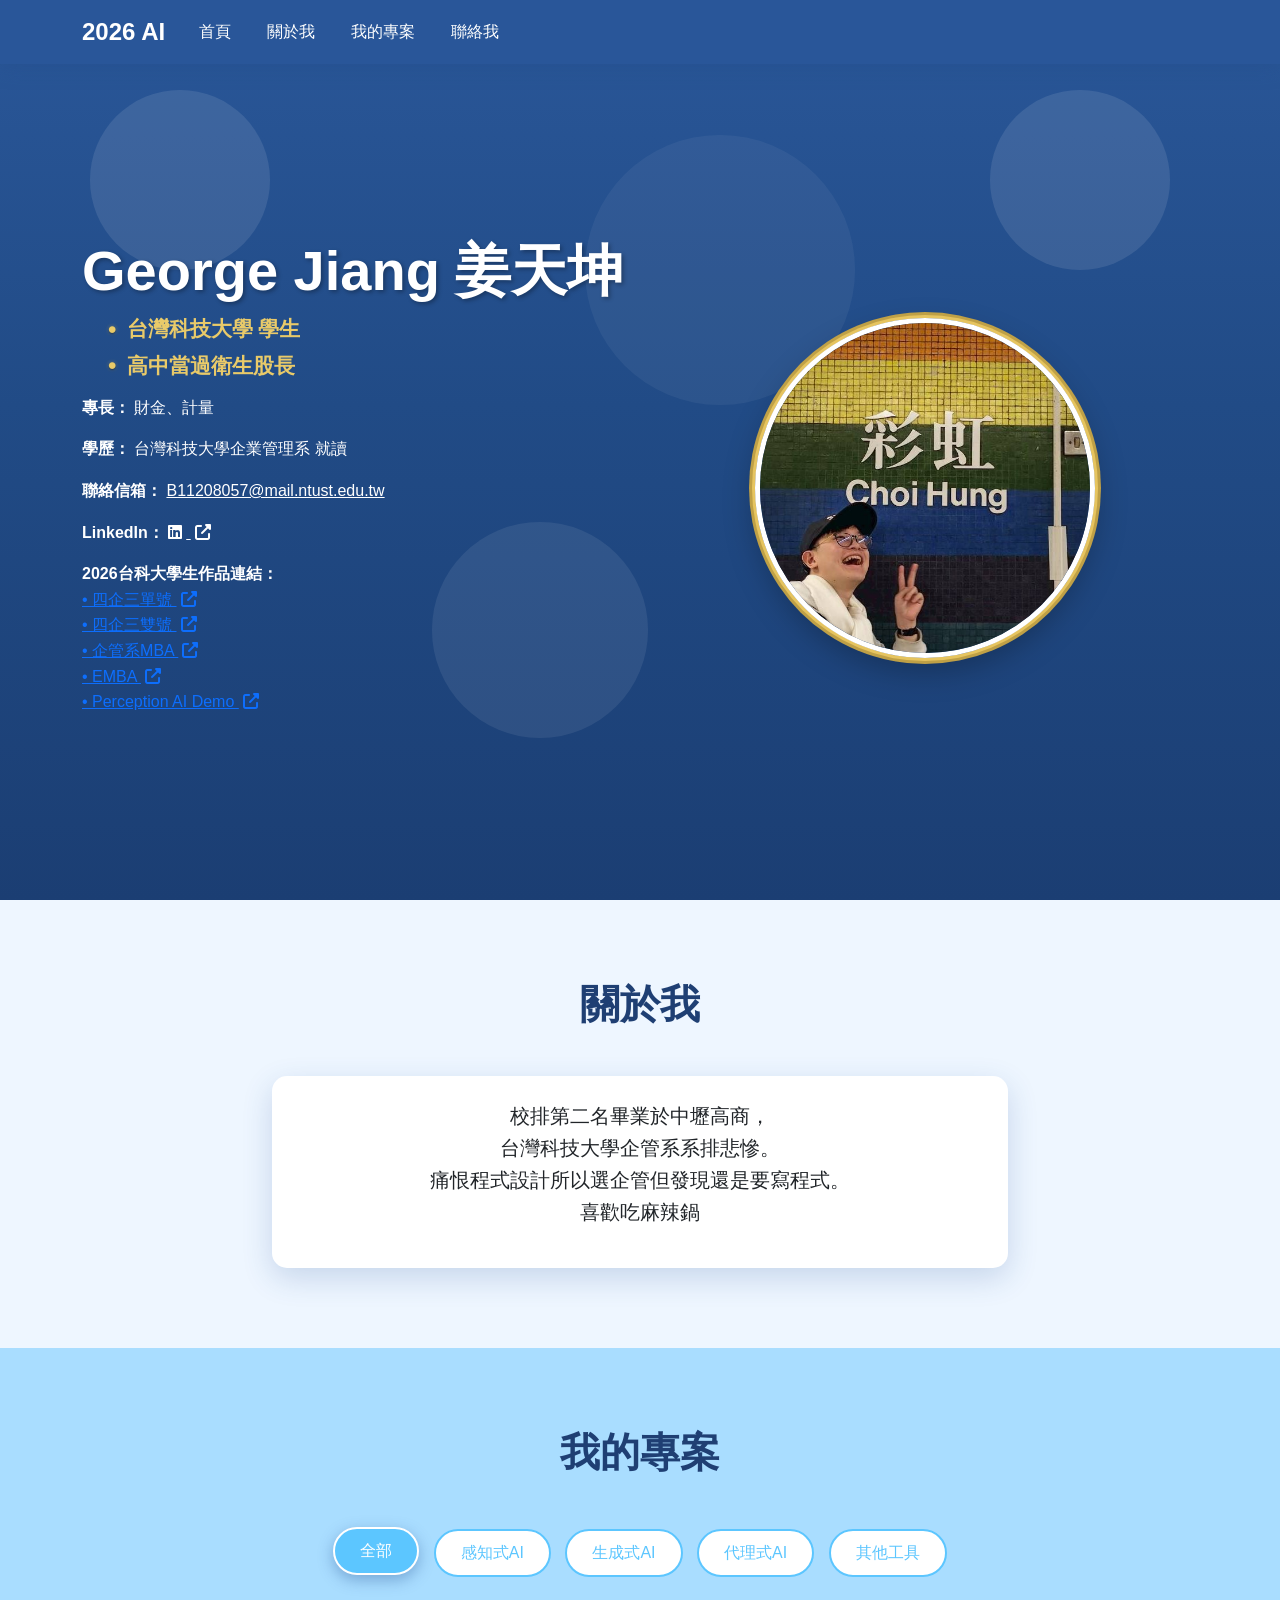
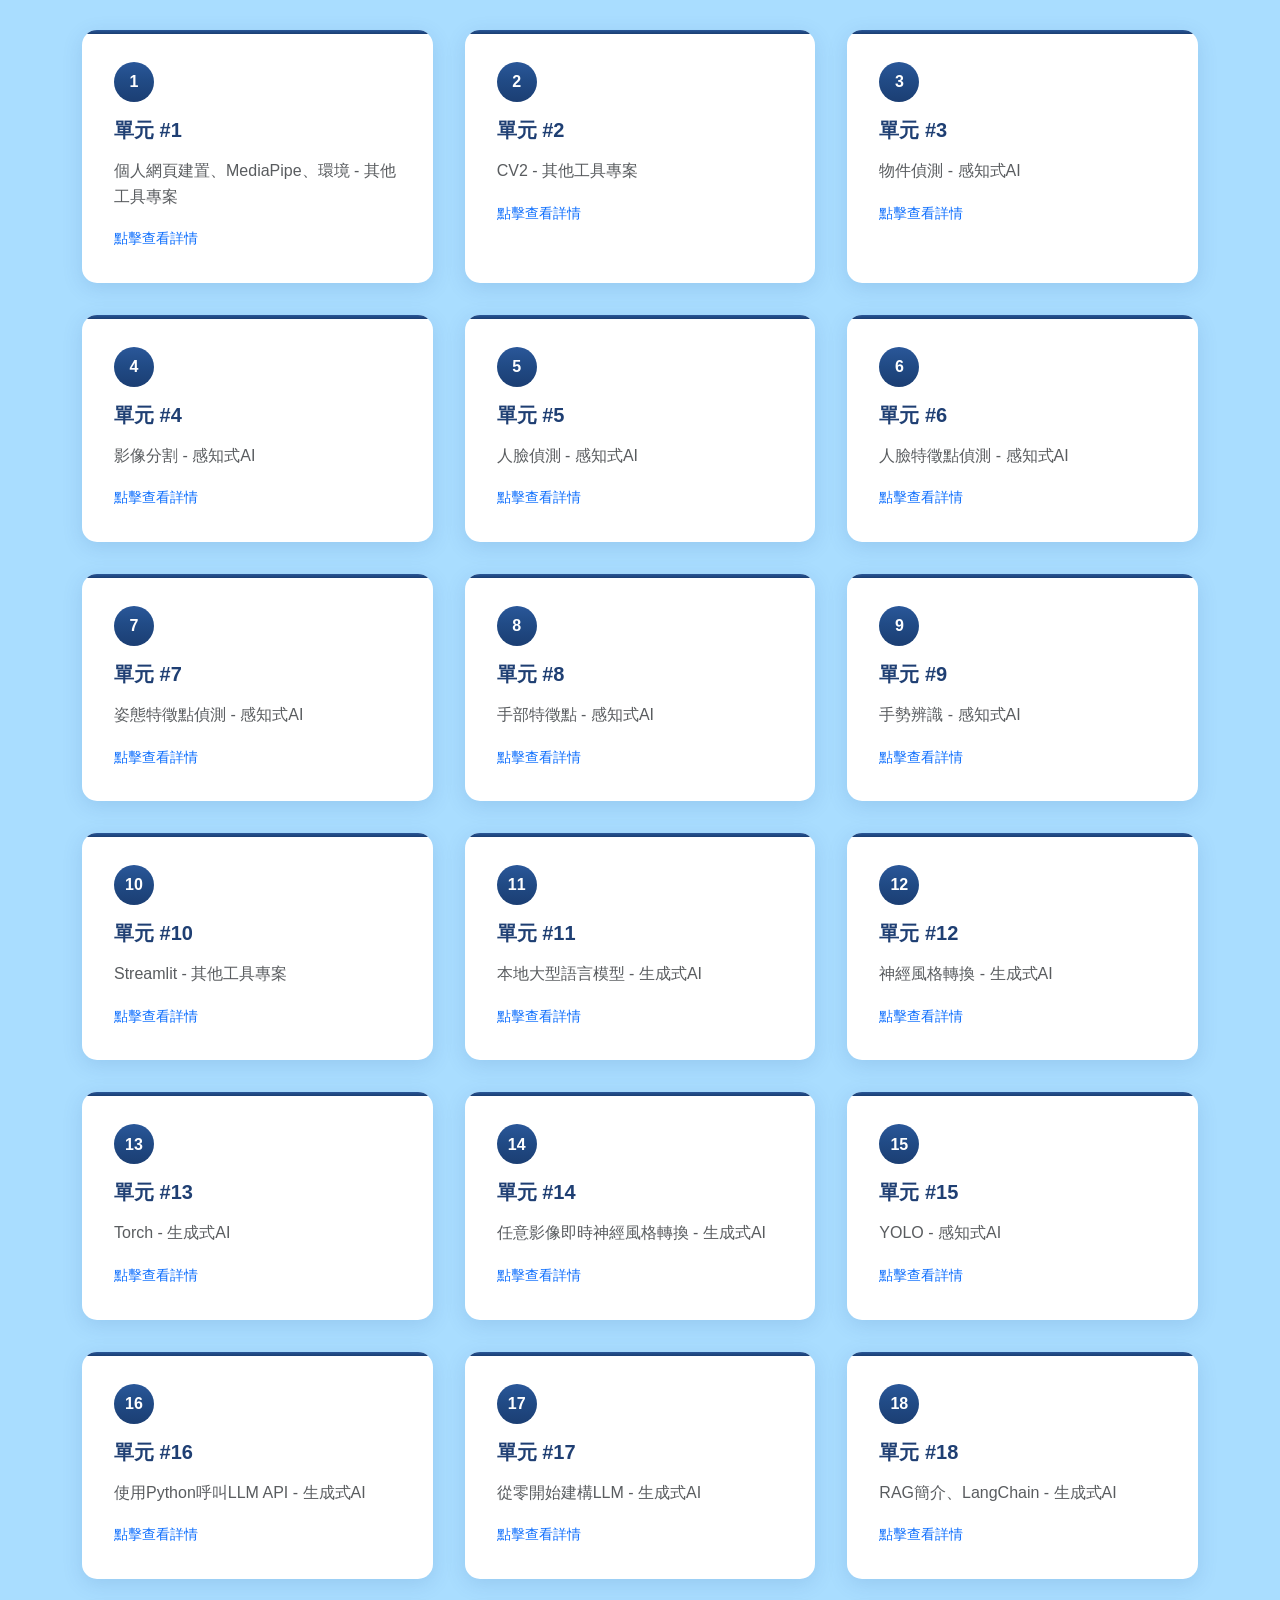
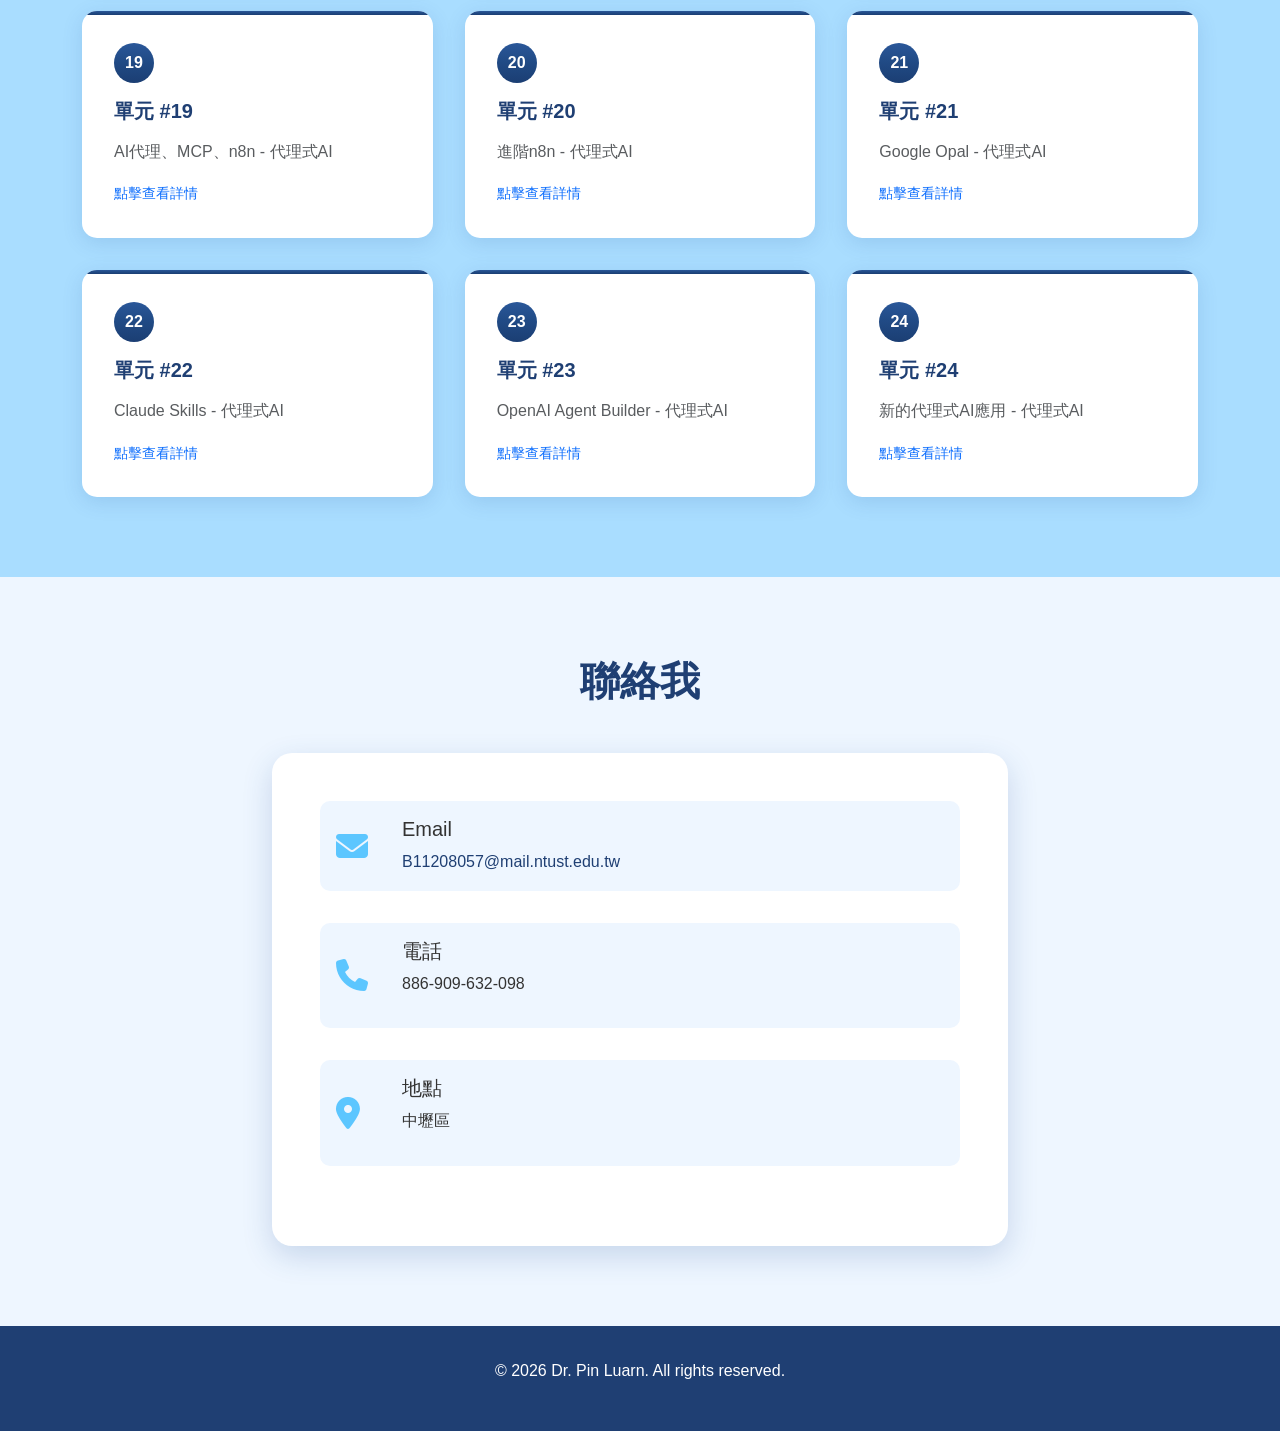
==== commit 68e2ebf8: "Update index.html" ====
--- a/index.html
+++ b/index.html
@@ -135,10 +135,10 @@
                     </div>
                 </div>
                 <div class="col-lg-6 text-center fade-in">
-                    <a href="https://www.instagram.com/_.tian._4160?igsh=MWF3d280Zm15NXlxZQ%3D%3D&utm_source=qr" target="_blank" class="profile-wrapper"> /* IG連結 */
-                        <img src="pic/mypic.jpg" alt="mypic" class="profile-img">  /* 照片 */ 
-                            <div class="profile-overlay">    /* Hover Overlay */
-                                  <span>View Instagram</span> /* 文字 */ 
+                    <a href="https://www.instagram.com/_.tian._4160?igsh=MWF3d280Zm15NXlxZQ%3D%3D&utm_source=qr" target="_blank" class="profile-wrapper">
+                        <img src="pic/mypic.jpg" alt="mypic" class="profile-img">
+                            <div class="profile-overlay"> 
+                                  <span>View Instagram</span>
                             </div>
                     </a>
                 </div>
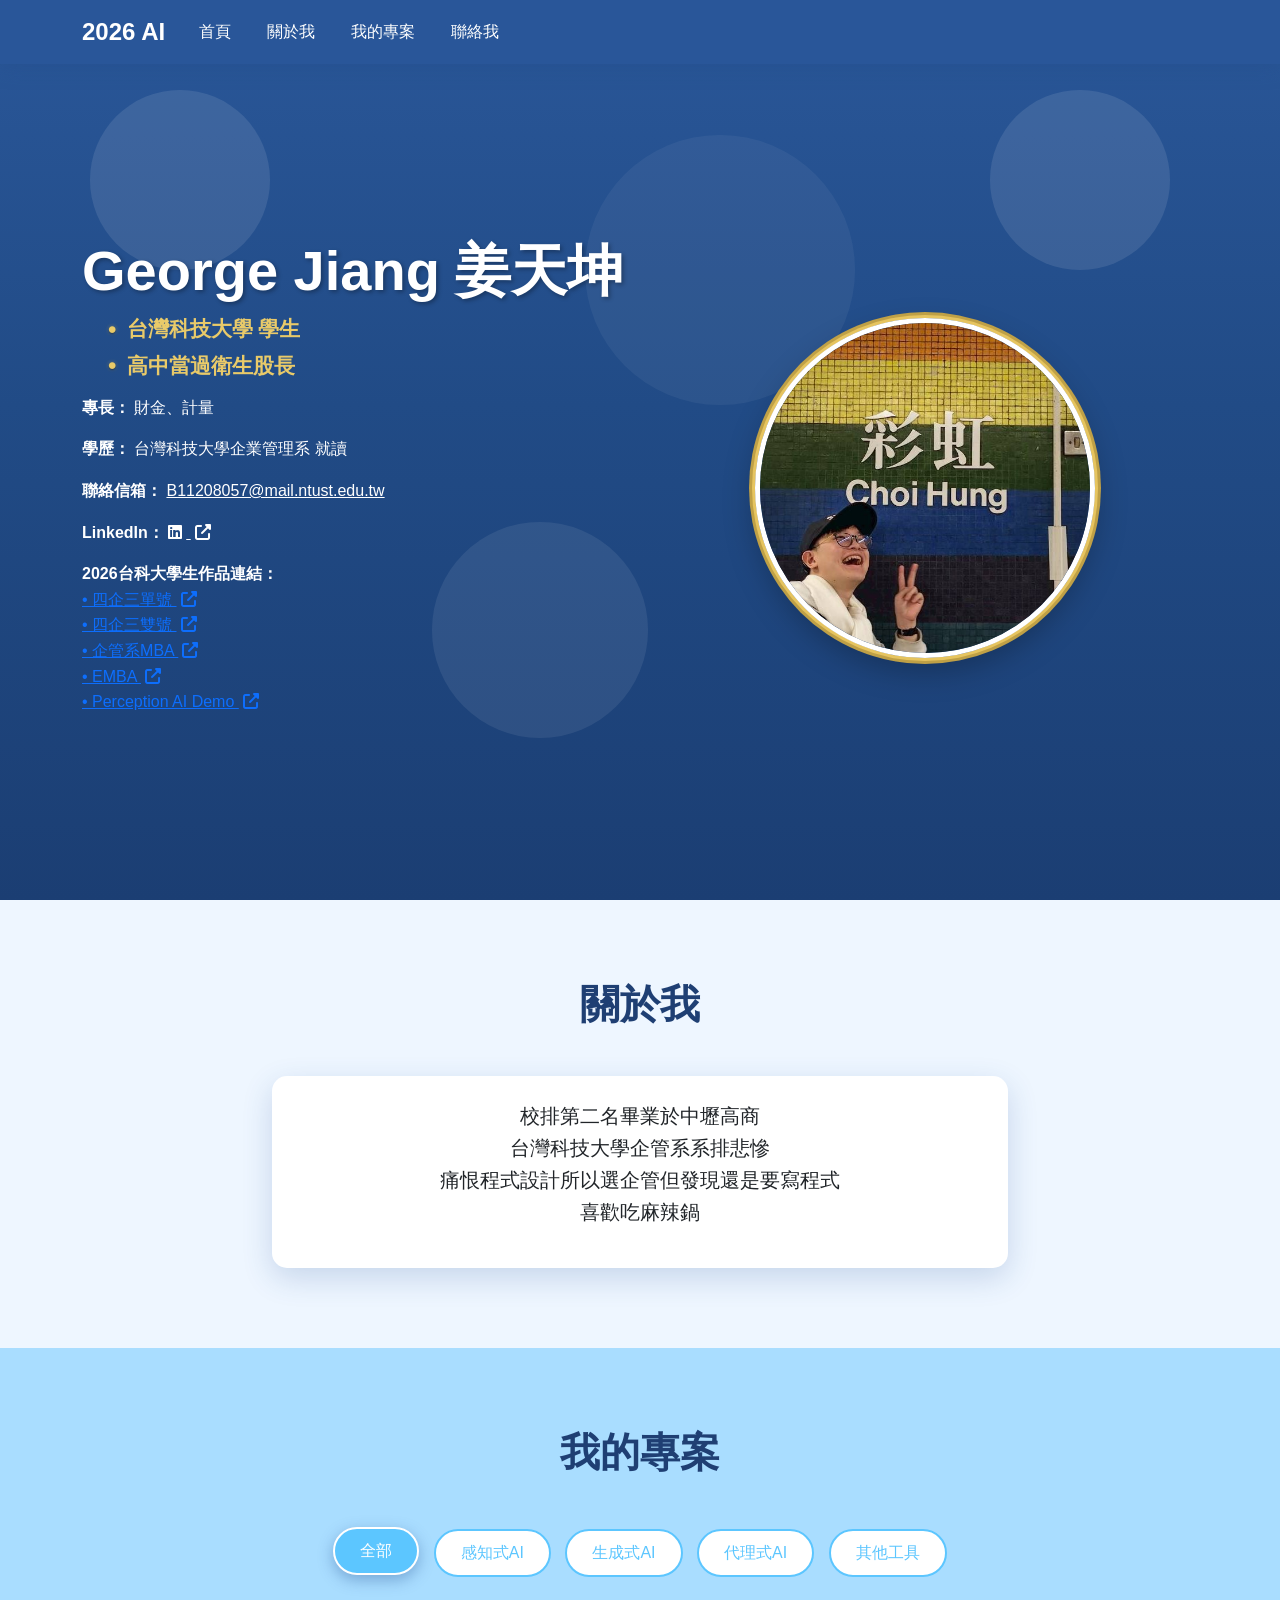
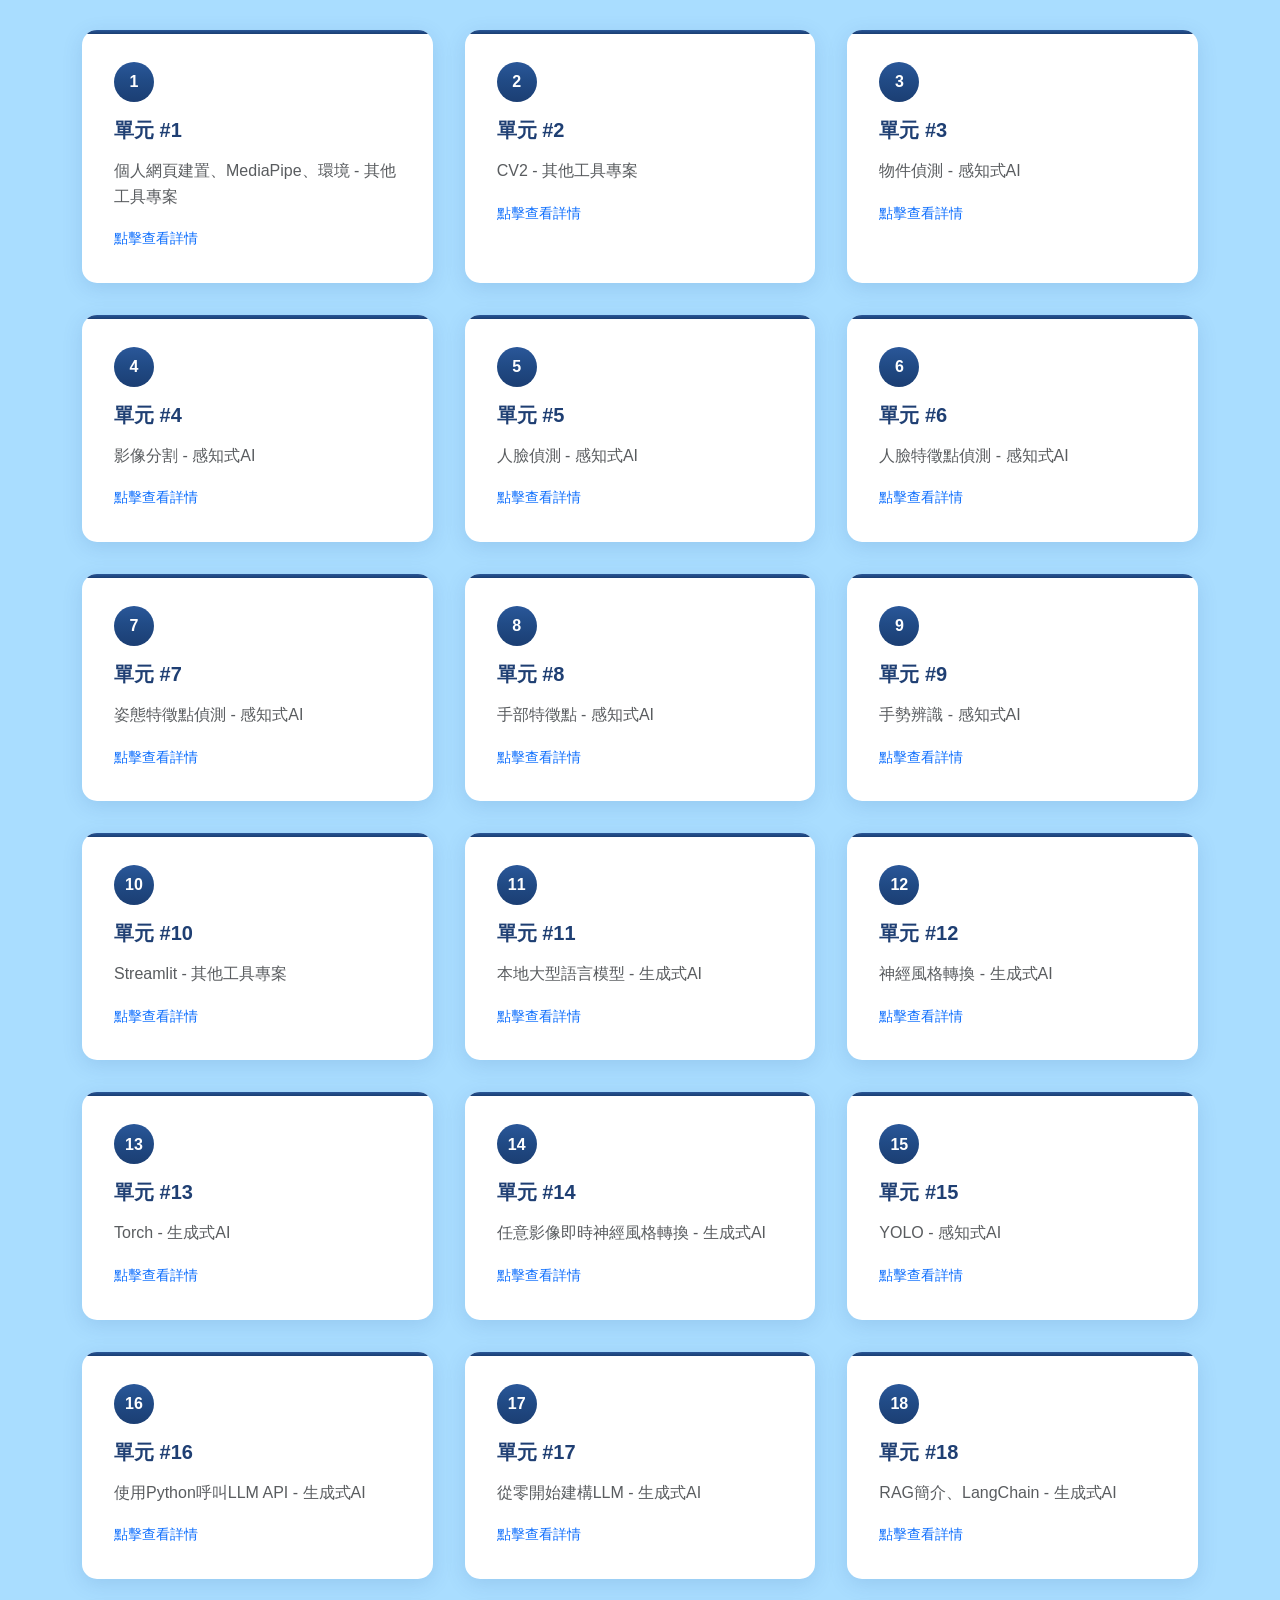
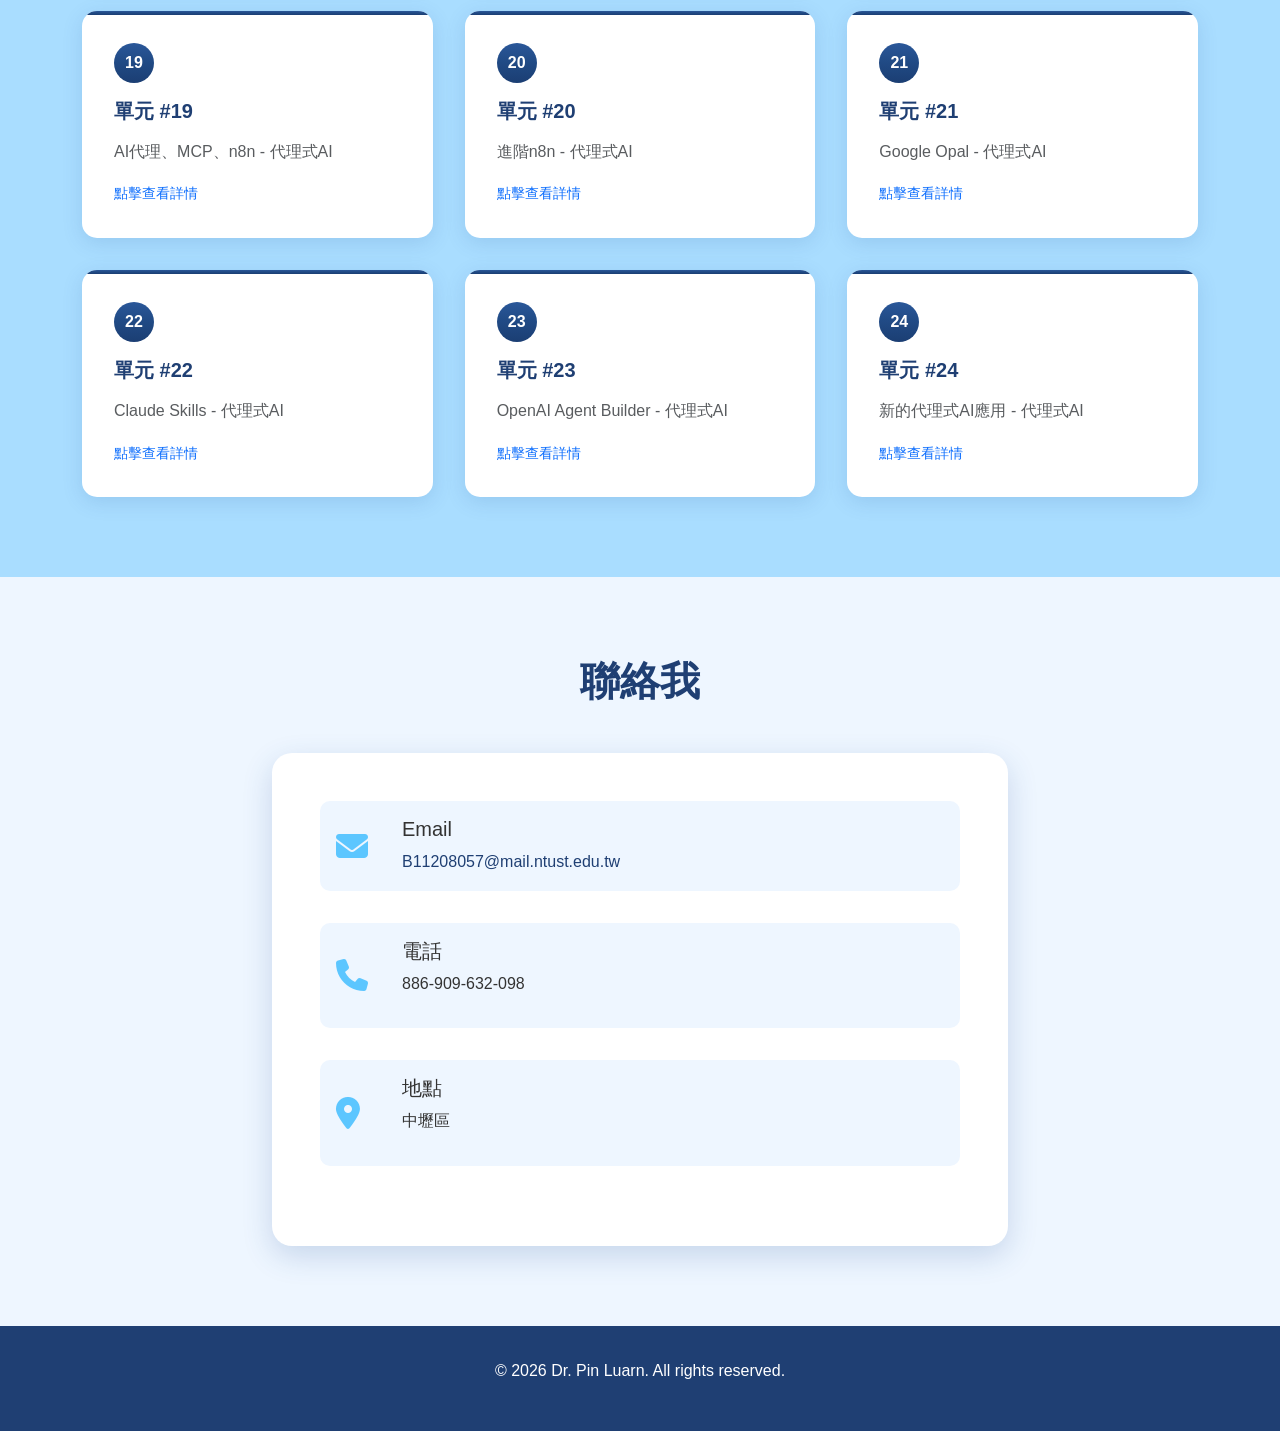
==== commit 0a43e9bc: "Update index.html" ====
--- a/index.html
+++ b/index.html
@@ -378,9 +378,9 @@
             education: "台灣科技大學企業管理系 就讀",
             email: "B11208057@mail.ntust.edu.tw",
             linkedin: "",
-            about1: "校排第二名畢業於中壢高商，<br>",
-            about2: "台灣科技大學企管系系排悲慘。<br>",
-            about3: "痛恨程式設計所以選企管但發現還是要寫程式。<br>",
+            about1: "校排第二名畢業於中壢高商<br>",
+            about2: "台灣科技大學企管系系排悲慘<br>",
+            about3: "痛恨程式設計所以選企管但發現還是要寫程式<br>",
             about4: "喜歡吃麻辣鍋", 
             phone: "886-909-632-098",
             location: "中壢區"
--- a/style2.css
+++ b/style2.css
@@ -139,7 +139,7 @@
     inset: 0;  
     
     border-radius: 50%;
-    background: rgba(0, 0, 0, 0.45);
+    background: rgba(0, 0, 0, 0.6);
     color: white;
 
     display: flex;
@@ -149,7 +149,12 @@
     opacity: 0;
     transition: opacity 0.3s ease;
 }
-
+.profile-overlay span {
+    font-family: "Playfair Display", serif;
+    font-size: 35px;
+    font-weight: 500;
+    letter-spacing: 2px;
+}
 .profile-wrapper:hover .profile-overlay {
     opacity: 1;
 }
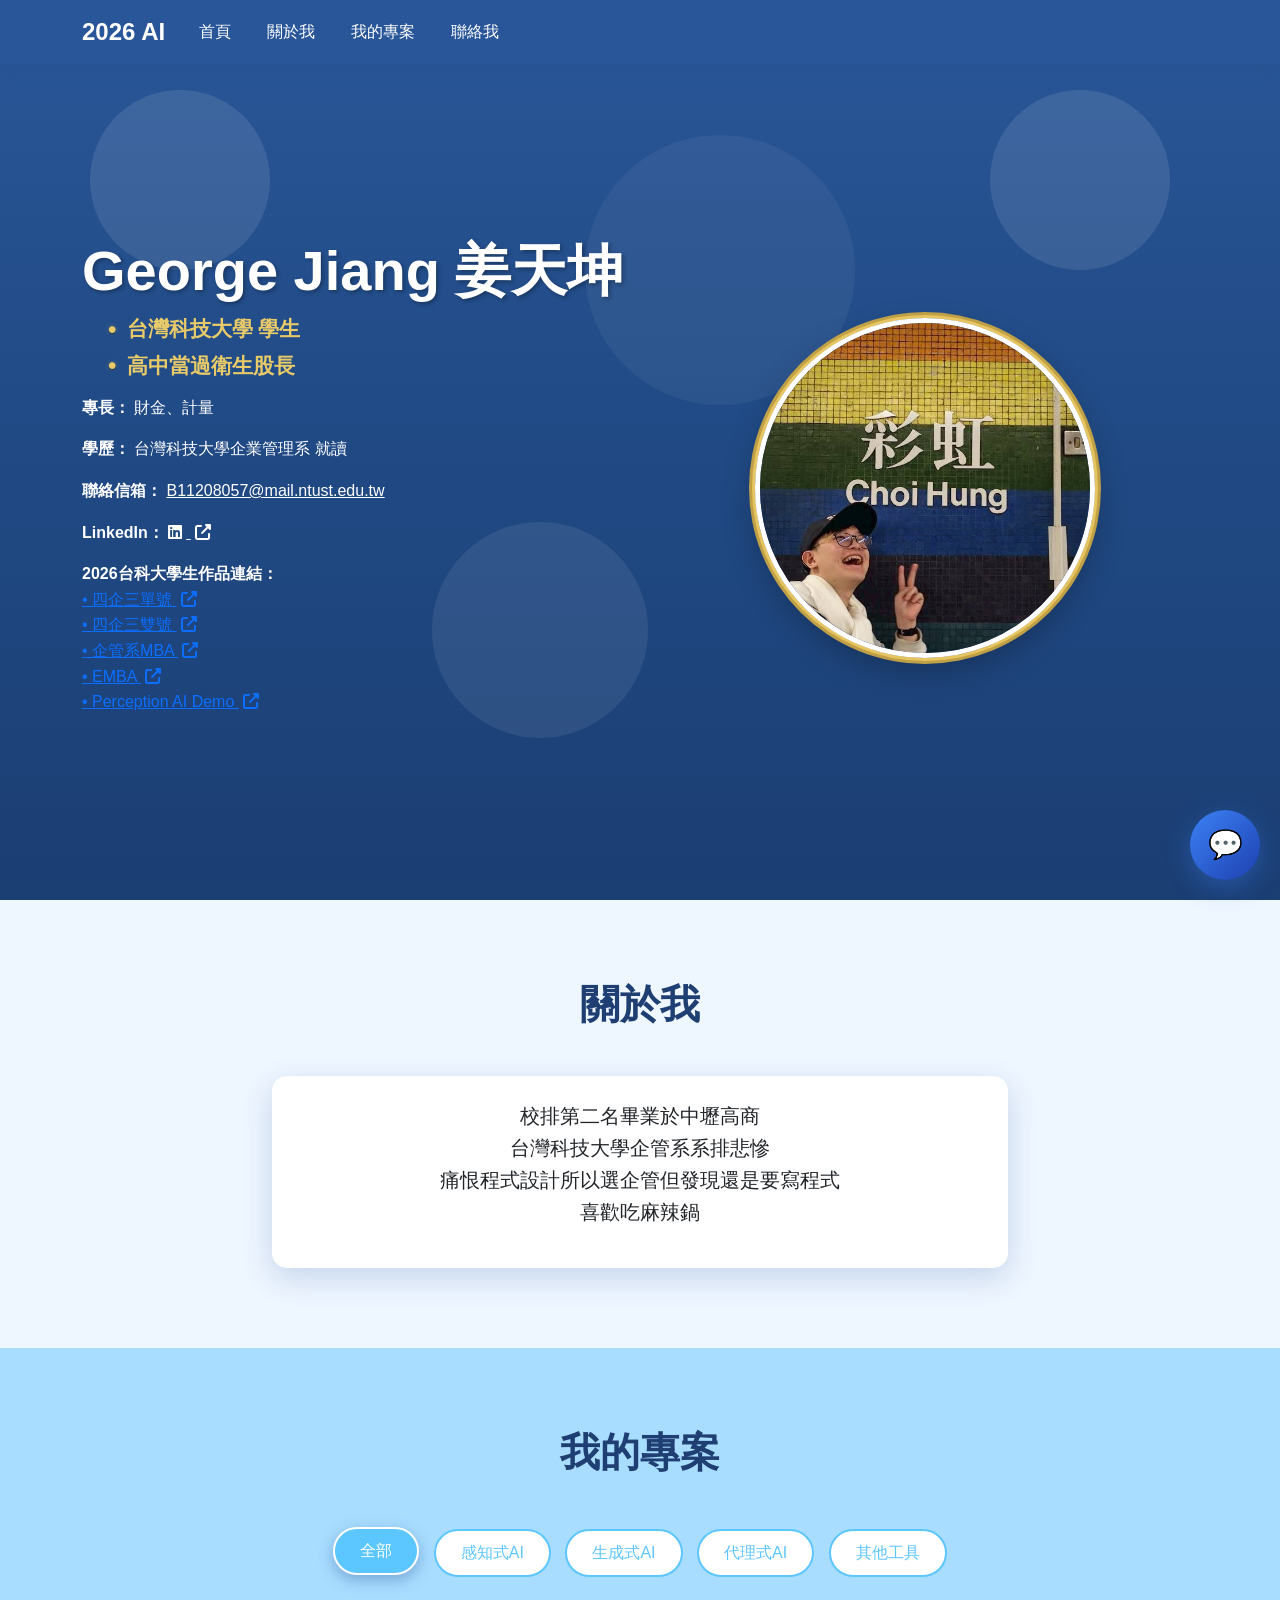
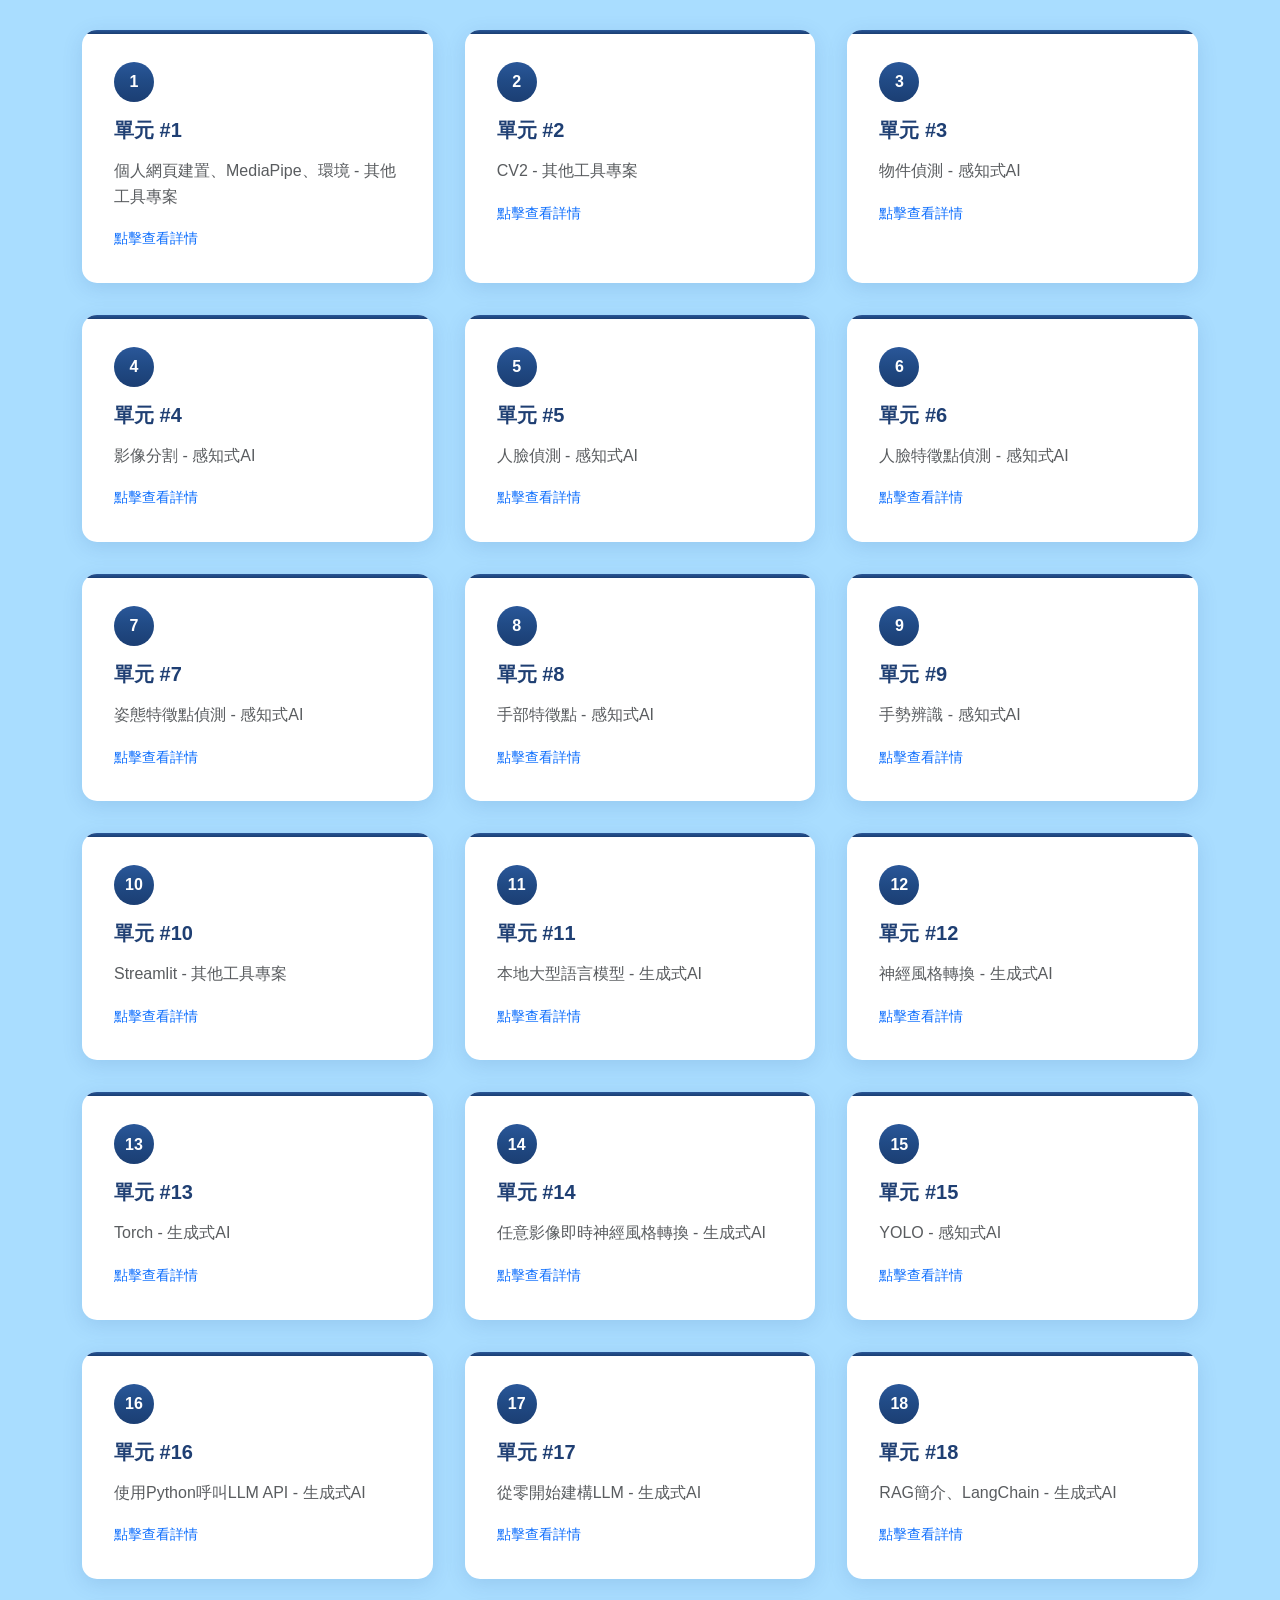
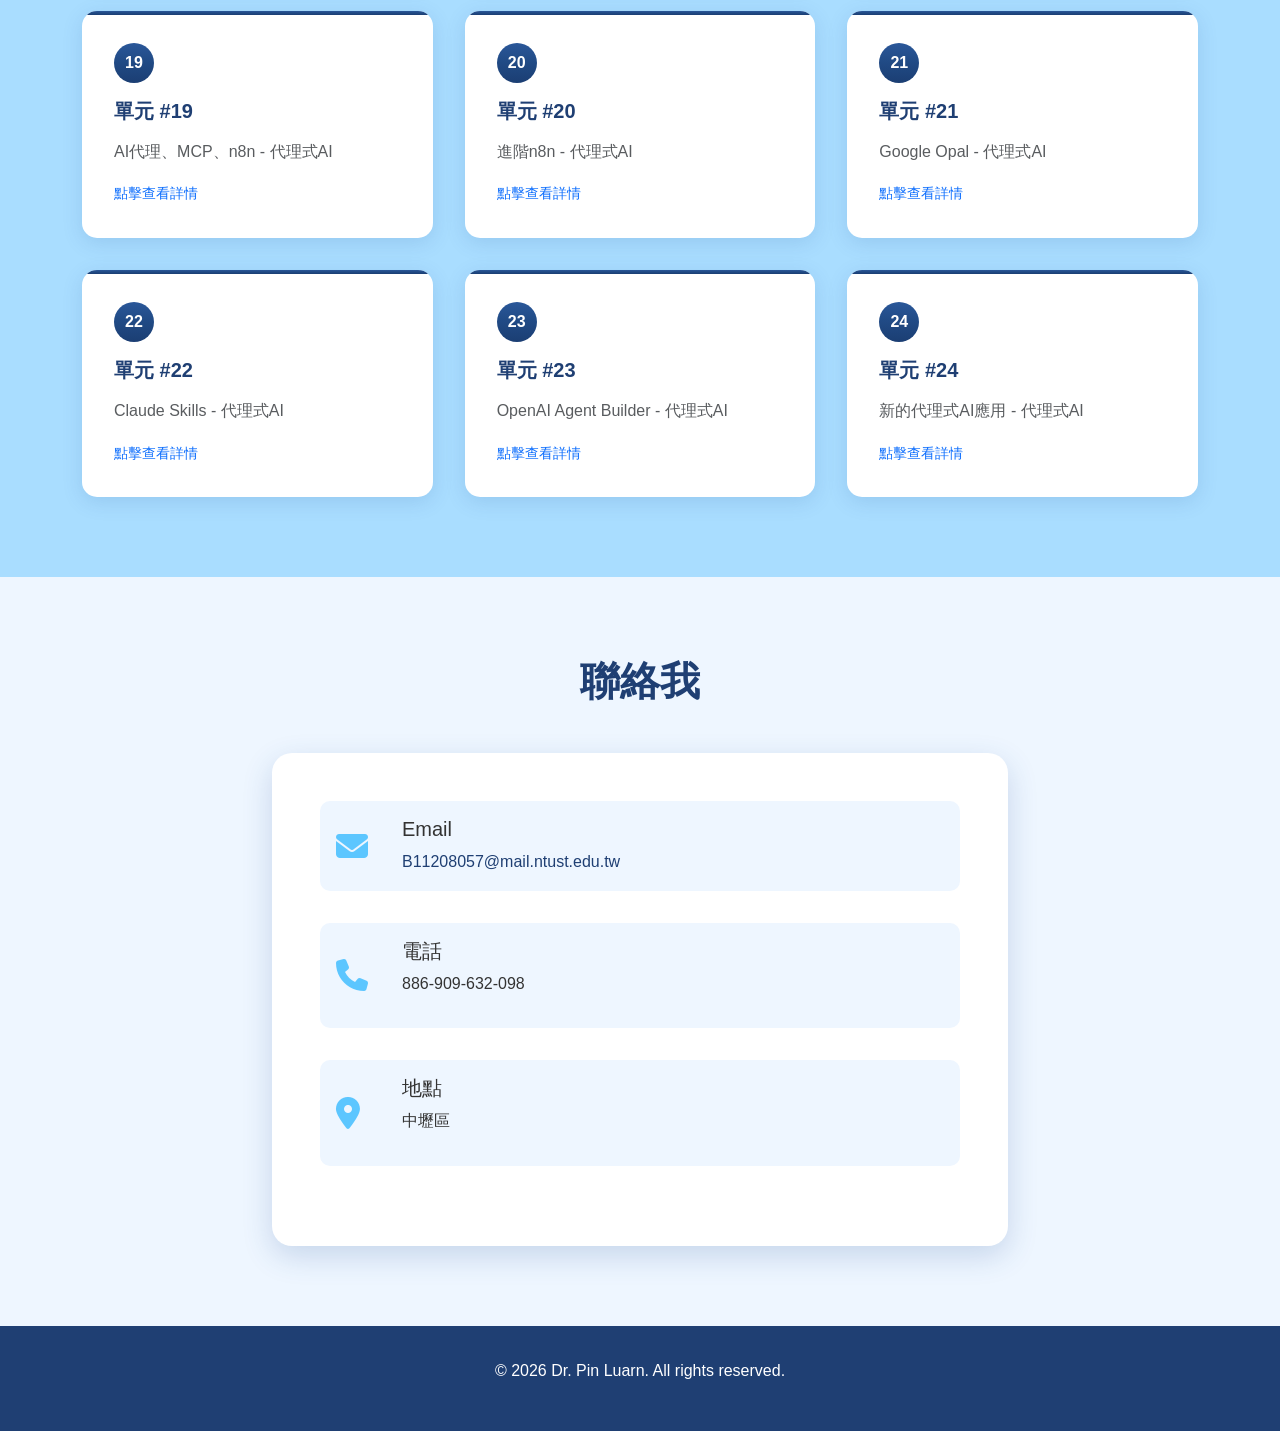
==== commit 6781dca3: "Update index.html" ====
--- a/index.html
+++ b/index.html
@@ -40,7 +40,7 @@
             </style>
             <link rel="icon" type="image/x-icon" href="/pic/favicon.ico">
 </head>
-
+<script src="chatbotb.js"></script>
 <body>
     <!-- Navigation -->
     <nav class="navbar navbar-expand-lg fixed-top">
